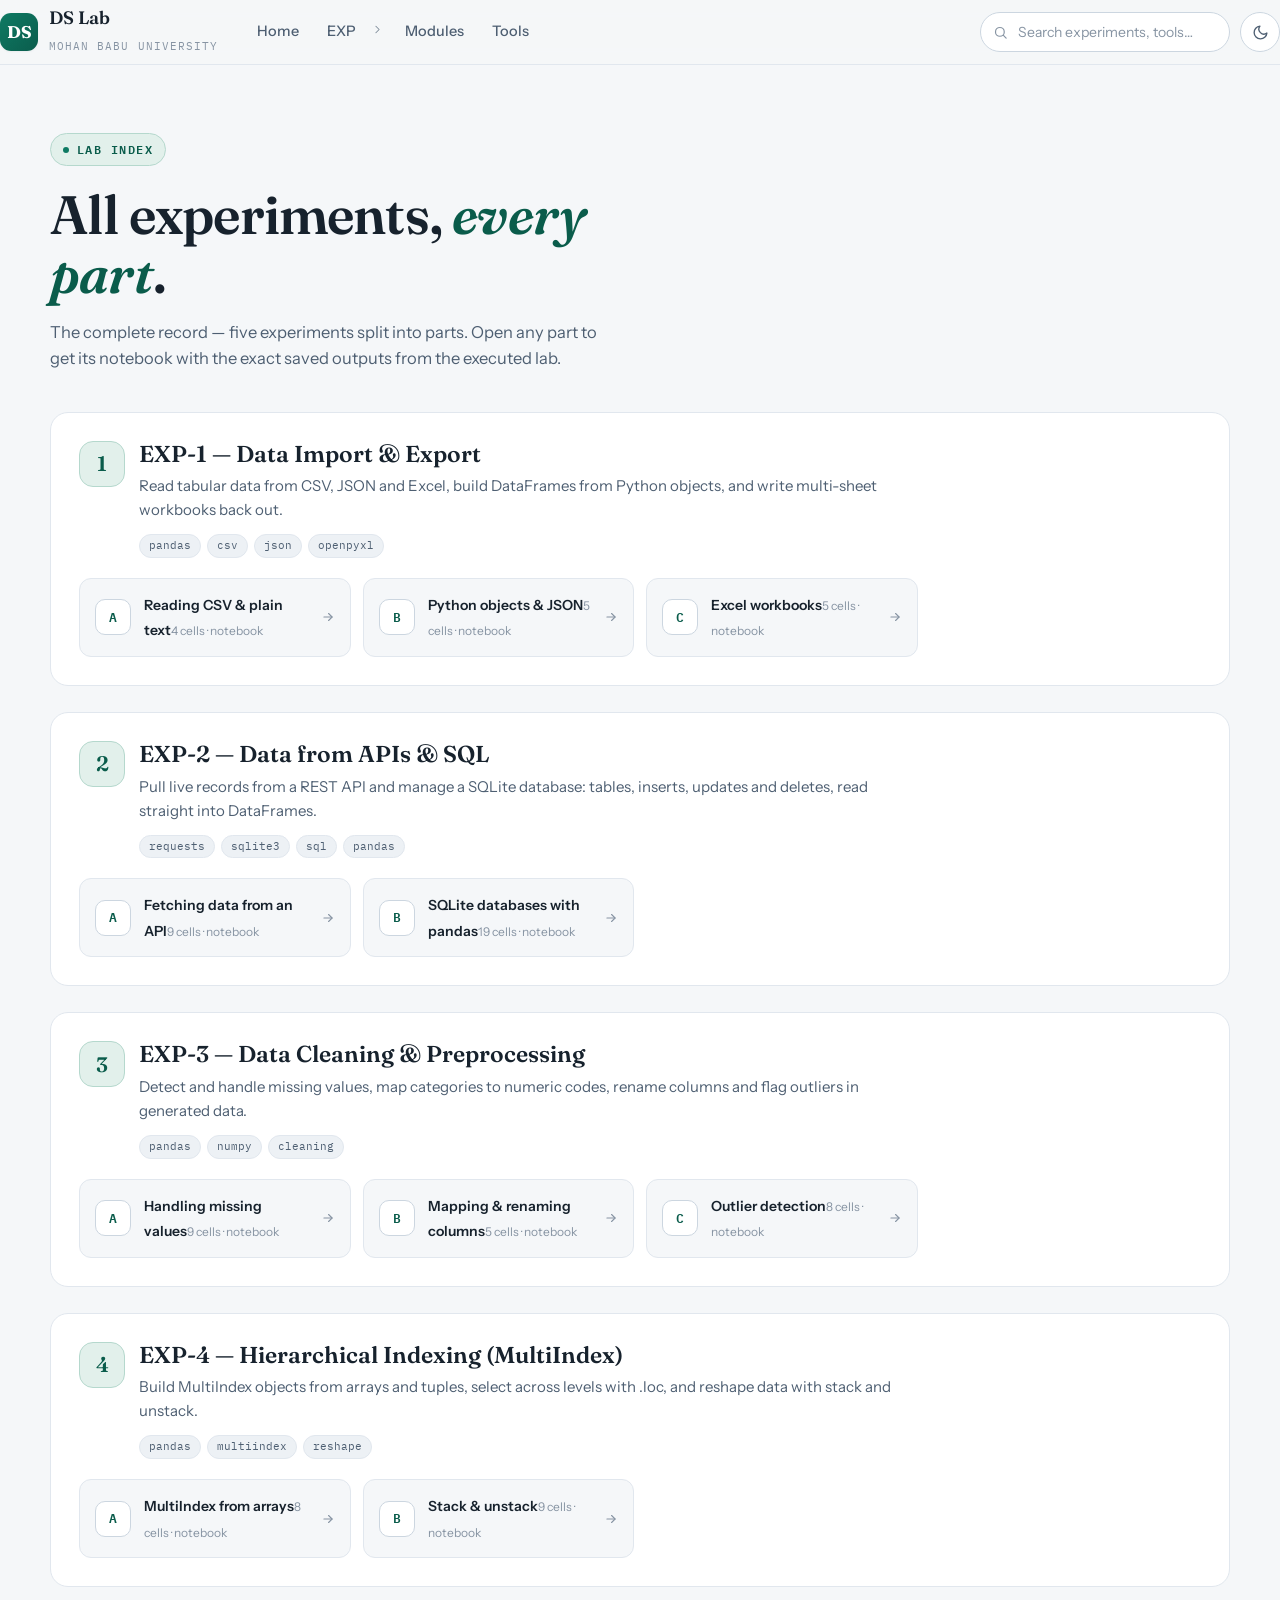
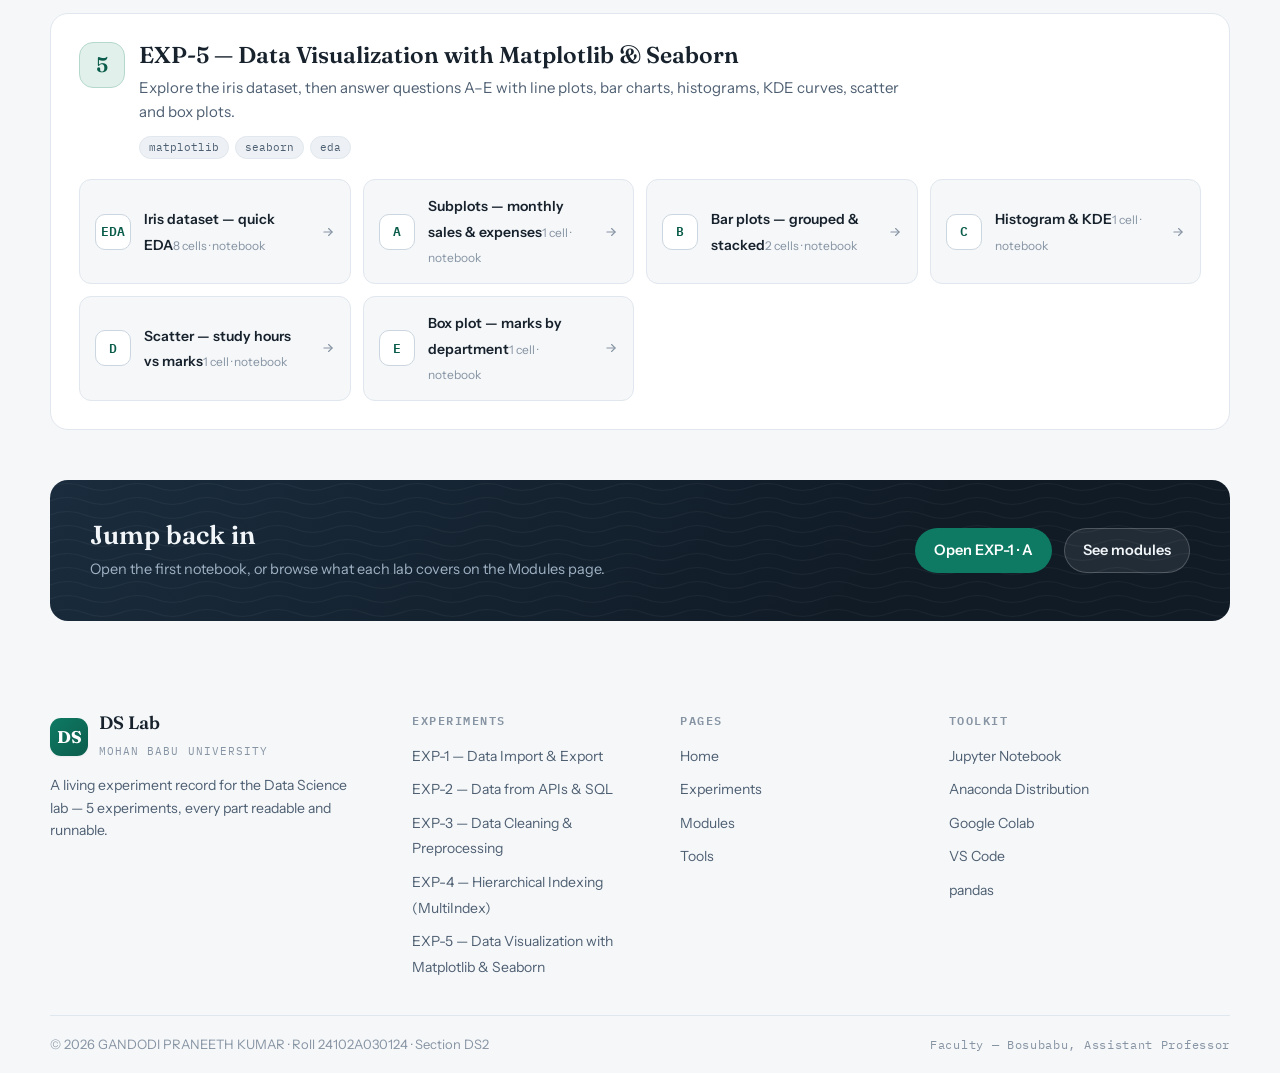
==== experiments.html @ 36df17ef "DS Lab website: initial build (5 pages, notebook engine, saved outputs, PDFs)" ====
<!DOCTYPE html>
<html lang="en">
<head>
  <meta charset="UTF-8" />
  <meta name="viewport" content="width=device-width, initial-scale=1.0" />
  <title>Experiments — DS Lab</title>
  <meta name="description" content="The full Data Science lab index — every experiment and every part, openable as a runnable notebook." />
  <link rel="icon" href="data:image/svg+xml,%3Csvg xmlns='http://www.w3.org/2000/svg' viewBox='0 0 32 32'%3E%3Crect width='32' height='32' rx='8' fill='%230e7a63'/%3E%3Ctext x='16' y='22' font-family='Georgia,serif' font-size='15' font-weight='700' fill='white' text-anchor='middle'%3EDS%3C/text%3E%3C/svg%3E" />
  <link rel="stylesheet" href="css/tokens.css" />
  <link rel="stylesheet" href="css/site.css" />
</head>
<body>
  <header id="site-nav"></header>

  <main>
    <section class="hero">
      <div class="wrap">
        <span class="hero__eyebrow">Lab index</span>
        <h1 class="hero__title">All experiments, <em>every part</em>.</h1>
        <p class="hero__desc">The complete record — five experiments split into parts. Open any part to get its notebook with the exact saved outputs from the executed lab.</p>
      </div>
    </section>

    <section class="section" style="padding-top:10px">
      <div class="wrap">
        <div id="exp-blocks"></div>

        <div class="cta">
          <div>
            <h2 class="cta__title">Jump back in</h2>
            <p class="cta__sub">Open the first notebook, or browse what each lab covers on the Modules page.</p>
          </div>
          <div class="cta__actions">
            <a class="btn btn--primary" href="lab.html?exp=1&part=a">Open EXP-1 · A</a>
            <a class="btn btn--ghost" style="background:rgba(255,255,255,0.08);border-color:rgba(255,255,255,0.2);color:var(--card-ink)" href="modules.html">See modules</a>
          </div>
        </div>
      </div>
    </section>
  </main>

  <footer id="site-foot"></footer>
  <div class="toast" id="toast" role="status"></div>

  <script src="data/labs.js"></script>
  <script src="js/site.js"></script>
  <script src="js/experiments.js"></script>
</body>
</html>
---- css/tokens.css ----
/* ============================================================
   DS Lab — design tokens
   Light academic paper theme + dark companion.
   ============================================================ */

:root {
  /* type */
  --font-display: "Fraunces", Georgia, "Times New Roman", serif;
  --font-body: "Instrument Sans", "Segoe UI", system-ui, -apple-system, sans-serif;
  --font-mono: "IBM Plex Mono", ui-monospace, "Cascadia Code", Consolas, monospace;

  /* surfaces — cool paper, not cream */
  --paper: #f5f7f9;
  --surface: #ffffff;
  --surface-2: #edf1f5;
  --surface-3: #e4eaf0;

  /* ink */
  --ink: #17222d;
  --ink-2: #4e5f72;
  --ink-3: #8794a3;

  /* lines */
  --line: #e1e7ee;
  --line-strong: #ccd6e0;

  /* accent — lab teal */
  --accent: #0e7a63;
  --accent-ink: #0a5c4b;
  --accent-soft: #e2f0eb;
  --accent-line: #b5d8cd;

  /* status */
  --danger: #b3372f;
  --danger-soft: #f9eae8;
  --danger-line: #e7c2be;

  /* id card */
  --card-bg: #101b26;
  --card-bg-2: #1a2c3d;
  --card-ink: #f2f6f9;
  --card-ink-2: #9fb2c4;

  /* code (light) */
  --code-bg: #fbfcfe;
  --code-ink: #24313f;
  --code-kw: #7c3aed;
  --code-st: #0e7490;
  --code-nu: #b45309;
  --code-cm: #94a1b0;
  --code-fn: #0f5aa8;
  --code-de: #b45309;
  --out-bg: #ffffff;

  /* geometry */
  --r-s: 8px;
  --r-m: 12px;
  --r-l: 18px;

  /* elevation */
  --sh-s: 0 1px 2px rgba(23, 34, 45, 0.05);
  --sh-m: 0 2px 6px rgba(23, 34, 45, 0.06), 0 12px 32px -18px rgba(23, 34, 45, 0.18);
  --sh-l: 0 4px 12px rgba(23, 34, 45, 0.08), 0 32px 64px -32px rgba(23, 34, 45, 0.28);
  --ring: 0 0 0 3px rgba(14, 122, 99, 0.28);

  /* layout */
  --nav-h: 64px;
  --wrap: 1180px;

  color-scheme: light;
}

[data-theme="dark"] {
  --paper: #0c1218;
  --surface: #121a23;
  --surface-2: #1a2531;
  --surface-3: #223040;

  --ink: #e7edf4;
  --ink-2: #a3b2c4;
  --ink-3: #6d7d90;

  --line: #223041;
  --line-strong: #334559;

  --accent: #38c39e;
  --accent-ink: #5cd4b4;
  --accent-soft: #12332c;
  --accent-line: #1f4d41;

  --danger: #e5766c;
  --danger-soft: #341e1c;
  --danger-line: #5c312c;

  --card-bg: #16202c;
  --card-bg-2: #1c2b3a;
  --card-ink: #f2f6f9;
  --card-ink-2: #9fb2c4;

  --code-bg: #0e151d;
  --code-ink: #d7e0ea;
  --code-kw: #c398f0;
  --code-st: #6fcab8;
  --code-nu: #e0aa62;
  --code-cm: #5d6f82;
  --code-fn: #82aaff;
  --code-de: #e0aa62;
  --out-bg: #0e151d;

  --sh-s: 0 1px 2px rgba(0, 0, 0, 0.4);
  --sh-m: 0 2px 6px rgba(0, 0, 0, 0.45), 0 12px 32px -18px rgba(0, 0, 0, 0.55);
  --sh-l: 0 4px 12px rgba(0, 0, 0, 0.5), 0 32px 64px -32px rgba(0, 0, 0, 0.7);
  --ring: 0 0 0 3px rgba(56, 195, 158, 0.3);

  color-scheme: dark;
}
---- css/site.css ----
/* ============================================================
   DS Lab — site styles
   Light academic paper theme · lab-teal accent · Fraunces display
   ============================================================ */
@import url("https://fonts.googleapis.com/css2?family=Fraunces:opsz,wght@9..144,500;9..144,600;9..144,700&family=Instrument+Sans:wght@400;500;600;700&family=IBM+Plex+Mono:wght@400;500;600&display=swap");

/* ---------- base ---------- */
*,
*::before,
*::after {
  box-sizing: border-box;
}

html {
  -webkit-text-size-adjust: 100%;
  scroll-behavior: smooth;
}

body {
  margin: 0;
  font-family: var(--font-body);
  font-size: 16px;
  line-height: 1.6;
  color: var(--ink);
  background: var(--paper);
  min-height: 100vh;
  display: flex;
  flex-direction: column;
}

main {
  flex: 1;
}

h1, h2, h3, h4, p {
  margin: 0;
}

a {
  color: var(--accent-ink);
  text-decoration: none;
}

img {
  max-width: 100%;
  display: block;
}

button {
  font: inherit;
  color: inherit;
  background: none;
  border: none;
  padding: 0;
  cursor: pointer;
}

:focus-visible {
  outline: none;
  box-shadow: var(--ring);
  border-radius: var(--r-s);
}

::selection {
  background: var(--accent-soft);
  color: var(--accent-ink);
}

.wrap {
  width: min(var(--wrap), calc(100% - 48px));
  margin: 0 auto;
}

.mono {
  font-family: var(--font-mono);
}

.eyebrow {
  font-family: var(--font-mono);
  font-size: 12px;
  font-weight: 600;
  letter-spacing: 0.12em;
  text-transform: uppercase;
  color: var(--accent-ink);
}

.kbd {
  font-family: var(--font-mono);
  font-size: 11px;
  color: var(--ink-2);
  background: var(--surface);
  border: 1px solid var(--line-strong);
  border-bottom-width: 2px;
  border-radius: 6px;
  padding: 1px 7px;
}

/* ---------- buttons ---------- */
.btn {
  display: inline-flex;
  align-items: center;
  gap: 8px;
  font-size: 14.5px;
  font-weight: 600;
  padding: 10px 18px;
  border-radius: 999px;
  border: 1px solid transparent;
  transition: background 0.15s ease, border-color 0.15s ease, transform 0.15s ease;
  white-space: nowrap;
}

.btn:active {
  transform: translateY(1px);
}

.btn--primary {
  background: var(--accent);
  color: #fff;
}

.btn--primary:hover {
  background: var(--accent-ink);
}

.btn--ghost {
  border-color: var(--line-strong);
  color: var(--ink);
  background: var(--surface);
}

.btn--ghost:hover {
  border-color: var(--accent-line);
  background: var(--accent-soft);
  color: var(--accent-ink);
}

.btn svg {
  width: 15px;
  height: 15px;
  flex: none;
}

/* ---------- nav ---------- */
.nav {
  position: sticky;
  top: 0;
  z-index: 60;
  background: color-mix(in srgb, var(--paper) 86%, transparent);
  -webkit-backdrop-filter: blur(10px);
  backdrop-filter: blur(10px);
  border-bottom: 1px solid var(--line);
}

.nav__inner {
  height: var(--nav-h);
  display: flex;
  align-items: center;
  gap: 20px;
}

.brand {
  display: flex;
  align-items: center;
  gap: 11px;
  margin-right: 6px;
}

.brand__mark {
  width: 38px;
  height: 38px;
  flex: none;
  display: grid;
  place-items: center;
  border-radius: 11px;
  background: linear-gradient(135deg, var(--accent) 0%, #0b5d4d 100%);
  color: #fff;
  font-family: var(--font-display);
  font-size: 17px;
  font-weight: 700;
  box-shadow: var(--sh-s);
}

.brand__name {
  font-family: var(--font-display);
  font-size: 18px;
  font-weight: 600;
  color: var(--ink);
  line-height: 1.1;
}

.brand__sub {
  font-family: var(--font-mono);
  font-size: 10.5px;
  letter-spacing: 0.1em;
  text-transform: uppercase;
  color: var(--ink-3);
}

.nav__links {
  display: flex;
  align-items: center;
  gap: 2px;
}

.nav__link {
  display: inline-flex;
  align-items: center;
  gap: 7px;
  padding: 8px 13px;
  border-radius: 999px;
  font-size: 14.5px;
  font-weight: 500;
  color: var(--ink-2);
  transition: color 0.15s ease, background 0.15s ease;
}

.nav__link:hover {
  color: var(--ink);
  background: var(--surface-2);
}

.nav__link--active {
  color: var(--accent-ink);
  background: var(--accent-soft);
  font-weight: 600;
}

.nav__link svg {
  width: 13px;
  height: 13px;
  opacity: 0.7;
}

.nav__right {
  margin-left: auto;
  display: flex;
  align-items: center;
  gap: 10px;
}

.searchbox {
  position: relative;
  display: flex;
  align-items: center;
  gap: 8px;
  width: 250px;
  height: 40px;
  padding: 0 12px;
  background: var(--surface);
  border: 1px solid var(--line-strong);
  border-radius: 999px;
  transition: border-color 0.15s ease, box-shadow 0.15s ease, width 0.2s ease;
}

.searchbox:focus-within {
  width: 300px;
  border-color: var(--accent-line);
  box-shadow: var(--ring);
}

.searchbox svg {
  width: 15px;
  height: 15px;
  color: var(--ink-3);
  flex: none;
}

.searchbox__input {
  flex: 1;
  min-width: 0;
  border: none;
  outline: none;
  background: transparent;
  font: inherit;
  font-size: 14px;
  color: var(--ink);
}

.searchbox__input::placeholder {
  color: var(--ink-3);
}

.iconbtn {
  width: 40px;
  height: 40px;
  flex: none;
  display: flex;
  align-items: center;
  justify-content: center;
  border-radius: 999px;
  border: 1px solid var(--line-strong);
  background: var(--surface);
  color: var(--ink-2);
  transition: color 0.15s ease, border-color 0.15s ease;
}

.iconbtn:hover {
  color: var(--accent-ink);
  border-color: var(--accent-line);
}

.iconbtn svg {
  width: 17px;
  height: 17px;
}

.iconbtn--search,
.iconbtn--menuburger {
  display: none;
}

body[data-theme="dark"] .iconbtn--moon {
  display: none;
}

body:not([data-theme="dark"]) .iconbtn--sun {
  display: none;
}

/* nav exp dropdown */
.expmenu {
  position: absolute;
  top: calc(100% + 10px);
  left: 0;
  width: 380px;
  background: var(--surface);
  border: 1px solid var(--line);
  border-radius: var(--r-m);
  box-shadow: var(--sh-l);
  padding: 8px;
  display: none;
  z-index: 70;
}

.expmenu--open {
  display: block;
}

.expmenu__item {
  display: flex;
  align-items: flex-start;
  gap: 11px;
  width: 100%;
  text-align: left;
  padding: 10px 11px;
  border-radius: var(--r-s);
  transition: background 0.12s ease;
}

.expmenu__item:hover {
  background: var(--surface-2);
}

.expmenu__code {
  flex: none;
  margin-top: 2px;
}

.expmenu__title {
  font-size: 14px;
  font-weight: 600;
  color: var(--ink);
  line-height: 1.3;
}

.expmenu__meta {
  font-size: 12.5px;
  color: var(--ink-3);
  margin-top: 2px;
}

.expcode {
  font-family: var(--font-mono);
  font-size: 11.5px;
  font-weight: 600;
  color: var(--accent-ink);
  background: var(--accent-soft);
  border: 1px solid var(--accent-line);
  border-radius: 6px;
  padding: 2px 7px;
  white-space: nowrap;
}

/* search results popover */
.searchpop {
  position: absolute;
  top: calc(100% + 8px);
  right: 0;
  left: auto;
  width: min(440px, calc(100vw - 40px));
  max-height: 420px;
  overflow: auto;
  background: var(--surface);
  border: 1px solid var(--line);
  border-radius: var(--r-m);
  box-shadow: var(--sh-l);
  padding: 6px;
  display: none;
  z-index: 70;
}

.searchpop--open {
  display: block;
}

.searchpop__item {
  display: flex;
  align-items: flex-start;
  gap: 10px;
  width: 100%;
  text-align: left;
  padding: 9px 10px;
  border-radius: var(--r-s);
}

.searchpop__item:hover,
.searchpop__item--on {
  background: var(--accent-soft);
}

.searchpop__kind {
  flex: none;
  margin-top: 2px;
  font-family: var(--font-mono);
  font-size: 10px;
  font-weight: 600;
  letter-spacing: 0.08em;
  text-transform: uppercase;
  color: var(--ink-3);
  background: var(--surface-3);
  border-radius: 5px;
  padding: 2px 6px;
  min-width: 40px;
  text-align: center;
}

.searchpop__t {
  display: block;
  font-size: 13.5px;
  font-weight: 600;
  color: var(--ink);
  line-height: 1.3;
}

.searchpop__s {
  display: block;
  font-size: 12.5px;
  color: var(--ink-3);
  margin-top: 1px;
}

.searchpop__t mark,
.searchpop__s mark {
  background: none;
  color: var(--accent-ink);
  text-decoration: underline;
  text-underline-offset: 2px;
}

.searchpop__empty {
  padding: 18px 12px;
  text-align: center;
  font-size: 13.5px;
  color: var(--ink-3);
}

.msearch {
  display: none;
  border-bottom: 1px solid var(--line);
  background: var(--surface);
}

.msearch--open {
  display: block;
}

.msearch .searchbox {
  width: calc(100% - 32px);
  margin: 10px 16px;
}

/* mobile menu */
.mmenu {
  display: none;
  border-bottom: 1px solid var(--line);
  background: var(--surface);
  padding: 8px 16px 14px;
}

.mmenu--open {
  display: block;
}

.mmenu a {
  display: block;
  padding: 10px 4px;
  font-size: 15px;
  font-weight: 500;
  color: var(--ink);
  border-bottom: 1px solid var(--line);
}

.mmenu a:last-child {
  border-bottom: none;
}

/* ---------- page hero ---------- */
.hero {
  padding: 68px 0 30px;
}

.hero__eyebrow {
  display: inline-flex;
  align-items: center;
  gap: 8px;
  font-family: var(--font-mono);
  font-size: 12px;
  font-weight: 600;
  letter-spacing: 0.12em;
  text-transform: uppercase;
  color: var(--accent-ink);
  background: var(--accent-soft);
  border: 1px solid var(--accent-line);
  padding: 6px 12px;
  border-radius: 999px;
}

.hero__eyebrow::before {
  content: "";
  width: 6px;
  height: 6px;
  border-radius: 50%;
  background: var(--accent);
}

.hero__title {
  font-family: var(--font-display);
  font-size: clamp(34px, 5vw, 54px);
  line-height: 1.08;
  font-weight: 600;
  letter-spacing: -0.015em;
  margin-top: 20px;
  max-width: 620px;
}

.hero__title em {
  font-style: italic;
  color: var(--accent-ink);
}

.hero__desc {
  margin-top: 16px;
  max-width: 560px;
  font-size: 16.5px;
  color: var(--ink-2);
}

/* home hero layout */
.homehero {
  padding: 60px 0 26px;
}

.homehero__grid {
  display: grid;
  grid-template-columns: minmax(0, 1fr) 390px;
  gap: 56px;
  align-items: center;
}

.homehero__stats {
  display: flex;
  gap: 0;
  margin-top: 34px;
  border: 1px solid var(--line);
  border-radius: var(--r-m);
  background: var(--surface);
  box-shadow: var(--sh-s);
  overflow: hidden;
  max-width: 560px;
}

.stat {
  flex: 1;
  padding: 14px 18px;
}

.stat + .stat {
  border-left: 1px solid var(--line);
}

.stat__num {
  font-family: var(--font-mono);
  font-size: 24px;
  font-weight: 600;
  color: var(--ink);
}

.stat__label {
  font-size: 12px;
  color: var(--ink-3);
  margin-top: 1px;
}

/* ---------- sections ---------- */
.section {
  padding: 44px 0;
}

.section__head {
  display: flex;
  align-items: flex-end;
  justify-content: space-between;
  gap: 20px;
  margin-bottom: 26px;
}

.section__title {
  font-family: var(--font-display);
  font-size: clamp(24px, 3vw, 32px);
  font-weight: 600;
  letter-spacing: -0.01em;
  line-height: 1.15;
}

.section__sub {
  margin-top: 8px;
  color: var(--ink-2);
  font-size: 15.5px;
  max-width: 640px;
}

.section__link {
  flex: none;
  display: inline-flex;
  align-items: center;
  gap: 6px;
  font-size: 14px;
  font-weight: 600;
  color: var(--accent-ink);
}

.section__link svg {
  width: 14px;
  height: 14px;
  transition: transform 0.15s ease;
}

.section__link:hover svg {
  transform: translateX(3px);
}

/* ---------- ID card (signature) ---------- */
.idcard {
  position: relative;
  background: linear-gradient(150deg, var(--card-bg-2) 0%, var(--card-bg) 62%);
  color: var(--card-ink);
  border-radius: 22px;
  padding: 24px 26px 20px;
  box-shadow: var(--sh-l);
  overflow: hidden;
  max-width: 400px;
}

.idcard::before {
  /* guilloche-style wave texture */
  content: "";
  position: absolute;
  inset: 0;
  background-image: url("data:image/svg+xml,%3Csvg xmlns='http://www.w3.org/2000/svg' width='140' height='14' viewBox='0 0 140 14'%3E%3Cpath d='M0 7 Q 17.5 0 35 7 T 70 7 T 105 7 T 140 7' fill='none' stroke='%23ffffff' stroke-opacity='0.05' stroke-width='1.1'/%3E%3C/svg%3E");
  background-size: 140px 14px;
  pointer-events: none;
}

.idcard::after {
  /* punch slot like a physical badge */
  content: "";
  position: absolute;
  top: 14px;
  right: 26px;
  width: 44px;
  height: 7px;
  border-radius: 999px;
  background: rgba(0, 0, 0, 0.45);
  box-shadow: inset 0 1px 2px rgba(0, 0, 0, 0.6);
}

.idcard__uni {
  position: relative;
  font-family: var(--font-mono);
  font-size: 10.5px;
  font-weight: 600;
  letter-spacing: 0.16em;
  text-transform: uppercase;
  color: var(--card-ink-2);
}

.idcard__head {
  position: relative;
  display: flex;
  align-items: center;
  gap: 16px;
  margin-top: 16px;
}

.idcard__photoWrap {
  position: relative;
  width: 84px;
  height: 96px;
  flex: none;
  border-radius: 12px;
  background: linear-gradient(165deg, #22374c 0%, #16273a 100%);
  border: 1px solid rgba(255, 255, 255, 0.14);
  display: grid;
  place-items: center;
  overflow: hidden;
}

.idcard__photo {
  width: 58%;
  height: 58%;
  border-radius: 50%;
  display: grid;
  place-items: center;
  background: linear-gradient(140deg, #2e7d6a 0%, #1c5848 100%);
  color: #eafff7;
  font-family: var(--font-display);
  font-size: 21px;
  font-weight: 600;
  letter-spacing: 0.02em;
}

.idcard__uname {
  font-family: var(--font-display);
  font-size: 21.5px;
  font-weight: 600;
  line-height: 1.2;
  letter-spacing: 0.005em;
}

.idcard__uroll {
  display: inline-block;
  margin-top: 7px;
  font-family: var(--font-mono);
  font-size: 12.5px;
  letter-spacing: 0.1em;
  color: #cfe0d9;
  background: rgba(56, 195, 158, 0.12);
  border: 1px solid rgba(56, 195, 158, 0.35);
  border-radius: 7px;
  padding: 3px 9px;
}

.idcard__rows {
  position: relative;
  margin-top: 18px;
  display: grid;
  grid-template-columns: 1fr 1fr;
  gap: 11px 18px;
}

.idcard__row {
  min-width: 0;
}

.idcard__k {
  font-family: var(--font-mono);
  font-size: 10px;
  font-weight: 600;
  letter-spacing: 0.14em;
  text-transform: uppercase;
  color: var(--card-ink-2);
}

.idcard__v {
  font-size: 13.5px;
  font-weight: 600;
  color: var(--card-ink);
  margin-top: 2px;
  overflow: hidden;
  text-overflow: ellipsis;
  white-space: nowrap;
}

.idcard__social {
  position: relative;
  display: flex;
  gap: 9px;
  margin-top: 20px;
  padding-top: 16px;
  border-top: 1px solid rgba(255, 255, 255, 0.12);
}

.socialbtn {
  width: 34px;
  height: 34px;
  display: grid;
  place-items: center;
  border-radius: 9px;
  background: rgba(255, 255, 255, 0.07);
  border: 1px solid rgba(255, 255, 255, 0.14);
  color: var(--card-ink-2);
  transition: background 0.15s ease, color 0.15s ease, transform 0.15s ease;
}

.socialbtn:hover {
  background: rgba(56, 195, 158, 0.2);
  color: #d9fff2;
  transform: translateY(-2px);
}

.socialbtn svg {
  width: 16px;
  height: 16px;
}

.idcard__foot {
  position: relative;
  display: flex;
  justify-content: space-between;
  align-items: center;
  margin-top: 16px;
  font-family: var(--font-mono);
  font-size: 10.5px;
  letter-spacing: 0.1em;
  text-transform: uppercase;
  color: rgba(255, 255, 255, 0.38);
}

.idcard__sig {
  font-style: italic;
  font-family: var(--font-display);
  font-size: 15px;
  color: rgba(255, 255, 255, 0.55);
  text-transform: none;
  letter-spacing: 0;
}

/* ---------- experiment cards ---------- */
.expgrid {
  display: grid;
  grid-template-columns: repeat(3, minmax(0, 1fr));
  gap: 22px;
}

.expcard {
  display: flex;
  flex-direction: column;
  background: var(--surface);
  border: 1px solid var(--line);
  border-radius: var(--r-l);
  padding: 22px;
  transition: transform 0.18s ease, box-shadow 0.18s ease, border-color 0.18s ease;
}

.expcard:hover {
  transform: translateY(-3px);
  border-color: var(--accent-line);
  box-shadow: var(--sh-m);
}

.expcard__top {
  display: flex;
  align-items: center;
  gap: 10px;
}

.expcard__theta {
  margin-left: auto;
  font-family: var(--font-display);
  font-size: 30px;
  font-weight: 600;
  line-height: 1;
  color: var(--surface-3);
  font-style: italic;
  transition: color 0.18s ease;
}

.expcard:hover .expcard__theta {
  color: var(--accent-line);
}

.expcard__title {
  margin-top: 14px;
  font-family: var(--font-display);
  font-size: 20.5px;
  font-weight: 600;
  line-height: 1.25;
  letter-spacing: -0.005em;
}

.expcard__summary {
  margin-top: 8px;
  font-size: 14.5px;
  color: var(--ink-2);
  flex: 1;
}

.expcard__tags {
  display: flex;
  flex-wrap: wrap;
  gap: 6px;
  margin-top: 14px;
}

.tag {
  font-family: var(--font-mono);
  font-size: 11px;
  color: var(--ink-2);
  background: var(--surface-2);
  border: 1px solid var(--line);
  border-radius: 999px;
  padding: 2px 9px;
}

.expcard__parts {
  display: flex;
  flex-wrap: wrap;
  gap: 8px;
  margin-top: 18px;
  padding-top: 16px;
  border-top: 1px solid var(--line);
}

.partbtn {
  width: 34px;
  height: 34px;
  display: grid;
  place-items: center;
  border-radius: 10px;
  border: 1px solid var(--line-strong);
  background: var(--surface);
  font-family: var(--font-mono);
  font-size: 12.5px;
  font-weight: 600;
  color: var(--ink-2);
  transition: all 0.15s ease;
}

.partbtn:hover {
  background: var(--accent-soft);
  border-color: var(--accent-line);
  color: var(--accent-ink);
  transform: translateY(-1px);
}

.expcard__partlabel {
  align-self: center;
  margin-left: auto;
  font-size: 12.5px;
  color: var(--ink-3);
}

/* ---------- experiment blocks (experiments page) ---------- */
.expblock {
  background: var(--surface);
  border: 1px solid var(--line);
  border-radius: var(--r-l);
  padding: 28px;
  margin-bottom: 26px;
  scroll-margin-top: calc(var(--nav-h) + 20px);
}

.expblock__head {
  display: flex;
  align-items: flex-start;
  gap: 14px;
}

.expblock__num {
  flex: none;
  width: 46px;
  height: 46px;
  display: grid;
  place-items: center;
  border-radius: 14px;
  background: var(--accent-soft);
  border: 1px solid var(--accent-line);
  font-family: var(--font-display);
  font-size: 21px;
  font-weight: 600;
  color: var(--accent-ink);
}

.expblock__title {
  font-family: var(--font-display);
  font-size: 23px;
  font-weight: 600;
  line-height: 1.2;
}

.expblock__summary {
  margin-top: 6px;
  color: var(--ink-2);
  font-size: 15px;
  max-width: 760px;
}

.expblock__tags {
  display: flex;
  flex-wrap: wrap;
  gap: 6px;
  margin-top: 12px;
}

.parts {
  display: grid;
  grid-template-columns: repeat(auto-fill, minmax(230px, 1fr));
  gap: 12px;
  margin-top: 20px;
}

.partrow {
  display: flex;
  align-items: center;
  gap: 13px;
  padding: 13px 15px;
  background: var(--paper);
  border: 1px solid var(--line);
  border-radius: var(--r-m);
  transition: all 0.15s ease;
}

.partrow:hover {
  border-color: var(--accent-line);
  background: var(--accent-soft);
  transform: translateY(-1px);
}

.partrow__badge {
  flex: none;
  width: 36px;
  height: 36px;
  display: grid;
  place-items: center;
  border-radius: 10px;
  background: var(--surface);
  border: 1px solid var(--line-strong);
  font-family: var(--font-mono);
  font-size: 13px;
  font-weight: 600;
  color: var(--accent-ink);
}

.partrow__body {
  min-width: 0;
  flex: 1;
}

.partrow__title {
  font-size: 14px;
  font-weight: 600;
  color: var(--ink);
  line-height: 1.3;
}

.partrow__meta {
  font-size: 12px;
  color: var(--ink-3);
  margin-top: 1px;
}

.partrow__arrow {
  flex: none;
  width: 14px;
  height: 14px;
  color: var(--ink-3);
  transition: transform 0.15s ease, color 0.15s ease;
}

.partrow:hover .partrow__arrow {
  color: var(--accent-ink);
  transform: translateX(3px);
}

/* ---------- lab page ---------- */
.crumb {
  display: flex;
  align-items: center;
  gap: 8px;
  font-size: 13.5px;
  color: var(--ink-3);
  margin-bottom: 18px;
}

.crumb a {
  color: var(--ink-2);
}

.crumb a:hover {
  color: var(--accent-ink);
}

.crumb svg {
  width: 12px;
  height: 12px;
}

.labgrid {
  display: grid;
  grid-template-columns: 250px minmax(0, 1fr);
  gap: 34px;
  align-items: start;
}

.labnav {
  position: sticky;
  top: calc(var(--nav-h) + 22px);
}

.labnav__title {
  font-family: var(--font-mono);
  font-size: 11px;
  font-weight: 600;
  letter-spacing: 0.14em;
  text-transform: uppercase;
  color: var(--ink-3);
  margin-bottom: 10px;
}

.labnav__list {
  display: flex;
  flex-direction: column;
  gap: 6px;
}

.labnav__btn {
  display: flex;
  align-items: center;
  gap: 11px;
  width: 100%;
  text-align: left;
  padding: 10px 12px;
  border-radius: var(--r-s);
  border: 1px solid transparent;
  color: var(--ink-2);
  transition: all 0.13s ease;
}

.labnav__btn:hover {
  background: var(--surface-2);
  color: var(--ink);
}

.labnav__btn--on {
  background: var(--surface);
  border-color: var(--accent-line);
  box-shadow: var(--sh-s);
  color: var(--accent-ink);
  font-weight: 600;
}

.labnav__badge {
  flex: none;
  width: 27px;
  height: 27px;
  display: grid;
  place-items: center;
  border-radius: 8px;
  background: var(--surface-2);
  border: 1px solid var(--line);
  font-family: var(--font-mono);
  font-size: 11.5px;
  font-weight: 600;
}

.labnav__btn--on .labnav__badge {
  background: var(--accent-soft);
  border-color: var(--accent-line);
}

.labnav__t {
  font-size: 13.5px;
  font-weight: 500;
  line-height: 1.3;
  min-width: 0;
}

.labnav__labelonly {
  font-size: 12.5px;
  color: var(--ink-3);
  padding: 8px 12px 2px;
}

.labhead__title {
  font-family: var(--font-display);
  font-size: clamp(26px, 3.6vw, 38px);
  font-weight: 600;
  line-height: 1.12;
  letter-spacing: -0.012em;
  margin-top: 10px;
}

.labhead__desc {
  margin-top: 10px;
  color: var(--ink-2);
  font-size: 15.5px;
  max-width: 660px;
}

.labhead__meta {
  display: flex;
  flex-wrap: wrap;
  gap: 8px;
  margin-top: 16px;
}

/* notebook */
.nb {
  margin-top: 26px;
  background: var(--surface);
  border: 1px solid var(--line);
  border-radius: var(--r-l);
  box-shadow: var(--sh-m);
  overflow: hidden;
}

.nb__bar {
  display: flex;
  align-items: center;
  gap: 12px;
  flex-wrap: wrap;
  padding: 14px 20px;
  background: var(--paper);
  border-bottom: 1px solid var(--line);
}

.nb__title {
  display: flex;
  align-items: center;
  gap: 9px;
  font-family: var(--font-mono);
  font-size: 13px;
  font-weight: 600;
  color: var(--ink-2);
}

.nb__dot {
  width: 9px;
  height: 9px;
  border-radius: 50%;
  background: var(--accent);
}

.nb__actions {
  margin-left: auto;
  display: flex;
  gap: 8px;
}

.nb__body {
  padding: 10px 0 26px;
}

.cell {
  display: grid;
  grid-template-columns: 86px minmax(0, 1fr);
}

.cell + .cell {
  border-top: 1px solid var(--line);
}

.cell__gutter {
  padding: 14px 0 0 16px;
}

.cell__prompt {
  display: inline-block;
  font-family: var(--font-mono);
  font-size: 11.5px;
  color: var(--ink-3);
  background: var(--surface-2);
  border-radius: 5px;
  padding: 2px 7px;
}

.cell__body {
  min-width: 0;
  padding: 12px 22px 14px 0;
}

.cell__srcWrap {
  position: relative;
  border: 1px solid var(--line);
  border-radius: var(--r-s);
  background: var(--code-bg);
  overflow: hidden;
}

.cell__srcWrap:focus-within {
  border-color: var(--accent-line);
  box-shadow: var(--ring);
}

.cell__src {
  position: relative;
}

.cell__pre,
.cell__edit {
  margin: 0;
  padding: 14px 16px;
  font-family: var(--font-mono);
  font-size: 13px;
  line-height: 1.6;
  tab-size: 4;
  white-space: pre;
  overflow: auto;
}

.cell__pre {
  color: var(--code-ink);
  min-height: 100%;
}

.cell__edit {
  position: absolute;
  inset: 0;
  width: 100%;
  height: 100%;
  border: none;
  outline: none;
  resize: none;
  background: transparent;
  color: transparent;
  caret-color: var(--ink);
  -webkit-text-fill-color: transparent;
}

.cell__pre::-webkit-scrollbar,
.cell__edit::-webkit-scrollbar {
  height: 8px;
  width: 8px;
}

.cell__pre::-webkit-scrollbar-thumb,
.cell__edit::-webkit-scrollbar-thumb {
  background: var(--line-strong);
  border-radius: 8px;
}

/* syntax */
.tok-k { color: var(--code-kw); }
.tok-s { color: var(--code-st); }
.tok-n { color: var(--code-nu); }
.tok-c { color: var(--code-cm); font-style: italic; }
.tok-f { color: var(--code-fn); }
.tok-o { color: var(--code-kw); }

/* run row under each cell */
.cell__runrow {
  display: flex;
  align-items: center;
  gap: 10px;
  margin-top: 8px;
}

.cell__run {
  display: inline-flex;
  align-items: center;
  gap: 6px;
  font-family: var(--font-mono);
  font-size: 11.5px;
  font-weight: 600;
  color: var(--accent-ink);
  background: var(--accent-soft);
  border: 1px solid var(--accent-line);
  border-radius: 999px;
  padding: 4px 12px;
  transition: all 0.15s ease;
}

.cell__run:hover {
  background: var(--accent);
  color: #fff;
}

.cell__run svg {
  width: 11px;
  height: 11px;
}

.cell__hint {
  font-family: var(--font-mono);
  font-size: 10.5px;
  color: var(--ink-3);
}

/* outputs */
.cell__out {
  margin-top: 10px;
  display: flex;
  flex-direction: column;
  gap: 10px;
}

.cellout {
  border: 1px solid var(--line);
  border-radius: var(--r-s);
  background: var(--out-bg);
  overflow: hidden;
}

.cellout__tag {
  display: flex;
  align-items: center;
  gap: 7px;
  font-family: var(--font-mono);
  font-size: 10.5px;
  font-weight: 600;
  letter-spacing: 0.1em;
  text-transform: uppercase;
  color: var(--ink-3);
  padding: 7px 14px 0;
}

.cellout__tag::before {
  content: "";
  width: 6px;
  height: 6px;
  border-radius: 50%;
  background: var(--accent-line);
}

.cellout__body {
  padding: 10px 14px 12px;
}

.cellout__text {
  font-family: var(--font-mono);
  font-size: 12.5px;
  line-height: 1.5;
  color: var(--code-ink);
  white-space: pre-wrap;
  word-break: break-word;
  margin: 0;
}

.cellout__df {
  overflow-x: auto;
  padding: 4px 6px;
}

.cellout__df table {
  border-collapse: collapse;
  font-family: var(--font-mono);
  font-size: 12px;
  line-height: 1.45;
  color: var(--code-ink);
}

.cellout__df th,
.cellout__df td {
  border: 1px solid var(--line-strong);
  padding: 4px 10px;
  white-space: nowrap;
}

.cellout__df thead th {
  background: var(--surface-2);
  font-weight: 600;
}

.cellout__df tbody th {
  background: var(--surface-2);
  font-weight: 600;
}

.cellout__img {
  display: block;
  max-width: 100%;
  height: auto;
  background: #fff;
  border-radius: 4px;
}

.cellout--error {
  border-color: var(--danger-line);
  background: var(--danger-soft);
}

.cellout--error .cellout__tag::before {
  background: var(--danger);
}

.cellout--error .cellout__tag {
  color: var(--danger);
}

.cellout--error .cellout__text,
.cellout--error .cellout__df {
  color: var(--danger);
}

.cellout__errname {
  font-family: var(--font-mono);
  font-size: 12.5px;
  font-weight: 600;
  color: var(--danger);
  padding: 10px 14px 0;
}

.cellout--fresh {
  animation: outflash 0.7s ease;
}

@keyframes outflash {
  0% {
    box-shadow: 0 0 0 3px var(--accent-line);
  }
  100% {
    box-shadow: 0 0 0 3px transparent;
  }
}

/* pdf & module cards */
.modgrid {
  display: grid;
  grid-template-columns: repeat(auto-fill, minmax(300px, 1fr));
  gap: 20px;
}

.modcard {
  position: relative;
  display: flex;
  flex-direction: column;
  background: var(--surface);
  border: 1px solid var(--line);
  border-radius: var(--r-l);
  padding: 24px;
  transition: all 0.18s ease;
}

.modcard:hover {
  transform: translateY(-3px);
  box-shadow: var(--sh-m);
  border-color: var(--accent-line);
}

.modcard__num {
  font-family: var(--font-display);
  font-style: italic;
  font-size: 34px;
  font-weight: 600;
  color: var(--accent-line);
  line-height: 1;
}

.modcard__title {
  font-family: var(--font-display);
  font-size: 20px;
  font-weight: 600;
  margin-top: 12px;
  line-height: 1.25;
}

.modcard__list {
  margin: 14px 0 6px;
  padding: 0;
  list-style: none;
  flex: 1;
}

.modcard__list li {
  position: relative;
  padding: 6px 0 6px 20px;
  font-size: 14px;
  color: var(--ink-2);
  border-bottom: 1px dashed var(--line);
}

.modcard__list li:last-child {
  border-bottom: none;
}

.modcard__list li::before {
  content: "";
  position: absolute;
  left: 2px;
  top: 13px;
  width: 7px;
  height: 7px;
  border-radius: 2px;
  background: var(--accent-soft);
  border: 1px solid var(--accent-line);
}

.modcard__foot {
  display: flex;
  align-items: center;
  justify-content: space-between;
  gap: 10px;
  margin-top: 10px;
  padding-top: 14px;
  border-top: 1px solid var(--line);
}

.pdfbtn {
  display: inline-flex;
  align-items: center;
  gap: 8px;
  font-size: 13.5px;
  font-weight: 600;
  color: var(--accent-ink);
  background: var(--accent-soft);
  border: 1px solid var(--accent-line);
  border-radius: 999px;
  padding: 7px 14px;
  transition: all 0.15s ease;
}

.pdfbtn:hover {
  background: var(--accent);
  color: #fff;
}

.pdfbtn svg {
  width: 14px;
  height: 14px;
}

.modcard__lab {
  font-size: 12.5px;
  color: var(--ink-3);
}

.pdfhero {
  display: grid;
  grid-template-columns: minmax(0, 1fr) 300px;
  gap: 24px;
  margin-top: 26px;
}

.pdfhero__panel {
  background: var(--surface);
  border: 1px solid var(--line);
  border-radius: var(--r-l);
  padding: 24px;
  box-shadow: var(--sh-s);
}

.pdfhero__frame {
  width: 100%;
  height: 560px;
  border: 1px solid var(--line);
  border-radius: var(--r-m);
  background: var(--surface-2);
}

.pdfhero__side {
  display: flex;
  flex-direction: column;
  gap: 10px;
}

.filecard {
  display: flex;
  align-items: center;
  gap: 12px;
  padding: 13px 15px;
  background: var(--surface);
  border: 1px solid var(--line);
  border-radius: var(--r-m);
  transition: all 0.15s ease;
  text-align: left;
  width: 100%;
}

.filecard:hover,
.filecard--on {
  border-color: var(--accent-line);
  background: var(--accent-soft);
}

.filecard__icon {
  flex: none;
  width: 36px;
  height: 36px;
  display: grid;
  place-items: center;
  border-radius: 9px;
  background: var(--danger-soft);
  color: var(--danger);
  font-family: var(--font-mono);
  font-size: 10px;
  font-weight: 600;
}

.filecard__t {
  display: block;
  font-size: 13.5px;
  font-weight: 600;
  color: var(--ink);
  line-height: 1.3;
}

.filecard__s {
  display: block;
  font-size: 12px;
  color: var(--ink-3);
  margin-top: 1px;
}

/* tools page */
.toolgrid {
  display: grid;
  grid-template-columns: repeat(auto-fill, minmax(255px, 1fr));
  gap: 18px;
}

.toolcard {
  display: block;
  background: var(--surface);
  border: 1px solid var(--line);
  border-radius: var(--r-m);
  padding: 20px;
  transition: all 0.16s ease;
}

.toolcard:hover {
  border-color: var(--accent-line);
  box-shadow: var(--sh-m);
  transform: translateY(-2px);
}

.toolcard__top {
  display: flex;
  align-items: center;
  gap: 12px;
}

.toolcard__icon {
  flex: none;
  width: 40px;
  height: 40px;
  display: grid;
  place-items: center;
  border-radius: 11px;
  background: var(--accent-soft);
  border: 1px solid var(--accent-line);
  color: var(--accent-ink);
}

.toolcard__icon svg {
  width: 19px;
  height: 19px;
}

.toolcard__name {
  font-family: var(--font-display);
  font-size: 17px;
  font-weight: 600;
}

.toolcard__desc {
  margin-top: 12px;
  font-size: 13.5px;
  color: var(--ink-2);
}

.toolcard__go {
  margin-top: 14px;
  font-size: 12.5px;
  font-weight: 600;
  color: var(--accent-ink);
  display: inline-flex;
  align-items: center;
  gap: 5px;
}

.toolcard__go svg {
  width: 12px;
  height: 12px;
}

.toolgroup {
  margin-bottom: 34px;
}

.toolgroup__title {
  font-family: var(--font-mono);
  font-size: 12px;
  font-weight: 600;
  letter-spacing: 0.14em;
  text-transform: uppercase;
  color: var(--ink-3);
  margin-bottom: 14px;
  display: flex;
  align-items: center;
  gap: 12px;
}

.toolgroup__title::after {
  content: "";
  flex: 1;
  height: 1px;
  background: var(--line);
}

/* CTA band */
.cta {
  margin: 50px 0 0;
  background: linear-gradient(135deg, var(--card-bg-2) 0%, var(--card-bg) 70%);
  border-radius: var(--r-l);
  color: var(--card-ink);
  padding: 40px;
  display: flex;
  align-items: center;
  justify-content: space-between;
  gap: 26px;
  flex-wrap: wrap;
  position: relative;
  overflow: hidden;
}

.cta::before {
  content: "";
  position: absolute;
  inset: 0;
  background-image: url("data:image/svg+xml,%3Csvg xmlns='http://www.w3.org/2000/svg' width='140' height='14' viewBox='0 0 140 14'%3E%3Cpath d='M0 7 Q 17.5 0 35 7 T 70 7 T 105 7 T 140 7' fill='none' stroke='%23ffffff' stroke-opacity='0.045' stroke-width='1.1'/%3E%3C/svg%3E");
  background-size: 140px 14px;
  pointer-events: none;
}

.cta__title {
  font-family: var(--font-display);
  font-size: 26px;
  font-weight: 600;
  line-height: 1.2;
}

.cta__sub {
  margin-top: 7px;
  color: var(--card-ink-2);
  font-size: 14.5px;
}

.cta__actions {
  position: relative;
  display: flex;
  gap: 12px;
  flex-wrap: wrap;
}

/* footer */
.foot {
  margin-top: 70px;
  background: var(--surface);
  border-top: 1px solid var(--line);
}

.foot__cols {
  display: grid;
  grid-template-columns: 1.4fr 1fr 1fr 1.2fr;
  gap: 34px;
  padding: 46px 0 36px;
}

.foot__brandline {
  margin-top: 12px;
  font-size: 14px;
  color: var(--ink-2);
  max-width: 300px;
}

.foot__h {
  font-family: var(--font-mono);
  font-size: 11.5px;
  font-weight: 600;
  letter-spacing: 0.13em;
  text-transform: uppercase;
  color: var(--ink-3);
  margin-bottom: 13px;
}

.foot__list {
  list-style: none;
  margin: 0;
  padding: 0;
  display: flex;
  flex-direction: column;
  gap: 8px;
}

.foot__list a {
  font-size: 14px;
  color: var(--ink-2);
}

.foot__list a:hover {
  color: var(--accent-ink);
}

.foot__base {
  border-top: 1px solid var(--line);
  padding: 18px 0;
  display: flex;
  align-items: center;
  justify-content: space-between;
  gap: 14px;
  flex-wrap: wrap;
  font-size: 13px;
  color: var(--ink-3);
}

.foot__made {
  font-family: var(--font-mono);
  font-size: 11.5px;
  letter-spacing: 0.06em;
}

/* toast */
.toast {
  position: fixed;
  right: 22px;
  bottom: 22px;
  z-index: 90;
  display: flex;
  align-items: center;
  gap: 10px;
  background: var(--ink);
  color: var(--paper);
  font-size: 13.5px;
  font-weight: 500;
  border-radius: 999px;
  padding: 11px 18px;
  box-shadow: var(--sh-l);
  opacity: 0;
  transform: translateY(12px);
  pointer-events: none;
  transition: opacity 0.2s ease, transform 0.2s ease;
}

.toast--show {
  opacity: 1;
  transform: translateY(0);
}

.toast__dot {
  width: 8px;
  height: 8px;
  border-radius: 50%;
  background: var(--accent);
}

/* 404 */
.notfound {
  text-align: center;
  padding: 90px 0;
}

.notfound__code {
  font-family: var(--font-mono);
  font-size: 13px;
  color: var(--accent-ink);
  background: var(--accent-soft);
  border: 1px solid var(--accent-line);
  border-radius: 999px;
  display: inline-block;
  padding: 5px 13px;
}

.notfound__title {
  font-family: var(--font-display);
  font-size: 42px;
  font-weight: 600;
  margin-top: 18px;
}

.notfound__desc {
  color: var(--ink-2);
  margin-top: 10px;
}

/* responsive */
@media (max-width: 1080px) {
  .homehero__grid {
    grid-template-columns: minmax(0, 1fr) 350px;
    gap: 36px;
  }

  .expgrid {
    grid-template-columns: repeat(2, minmax(0, 1fr));
  }

  .foot__cols {
    grid-template-columns: 1fr 1fr;
  }

  .pdfhero {
    grid-template-columns: 1fr;
  }
}

@media (max-width: 920px) {
  .nav__links,
  .nav .searchbox {
    display: none;
  }

  .iconbtn--search {
    display: flex;
  }

  .iconbtn--menuburger {
    display: flex;
  }

  .homehero__grid {
    grid-template-columns: 1fr;
  }

  .homehero .idcard {
    margin: 0 auto;
  }

  .labgrid {
    grid-template-columns: 1fr;
    gap: 20px;
  }

  .labnav {
    position: static;
  }

  .labnav__list {
    flex-direction: row;
    flex-wrap: wrap;
  }

  .labnav__btn {
    width: auto;
  }

  .labnav__t {
    display: none;
  }

  .labnav__btn--on .labnav__t {
    display: inline;
  }
}

@media (max-width: 640px) {
  .wrap {
    width: calc(100% - 36px);
  }

  .hero,
  .homehero {
    padding-top: 40px;
  }

  .expgrid {
    grid-template-columns: 1fr;
  }

  .expblock {
    padding: 20px;
  }

  .idcard {
    padding: 20px 20px 16px;
  }

  .idcard__rows {
    grid-template-columns: 1fr 1fr;
  }

  .cell {
    grid-template-columns: 1fr;
  }

  .cell__gutter {
    padding: 10px 16px 0;
  }

  .cell__body {
    padding: 8px 16px 14px;
  }

  .cta {
    padding: 30px 24px;
  }

  .foot__cols {
    grid-template-columns: 1fr;
    gap: 26px;
  }

  .homehero__stats {
    flex-wrap: wrap;
  }

  .stat {
    flex: 1 1 40%;
  }
}

/* reduced motion */
@media (prefers-reduced-motion: reduce) {
  html {
    scroll-behavior: auto;
  }

  *,
  *::before,
  *::after {
    animation-duration: 0.01ms !important;
    animation-iteration-count: 1 !important;
    transition-duration: 0.01ms !important;
  }
}
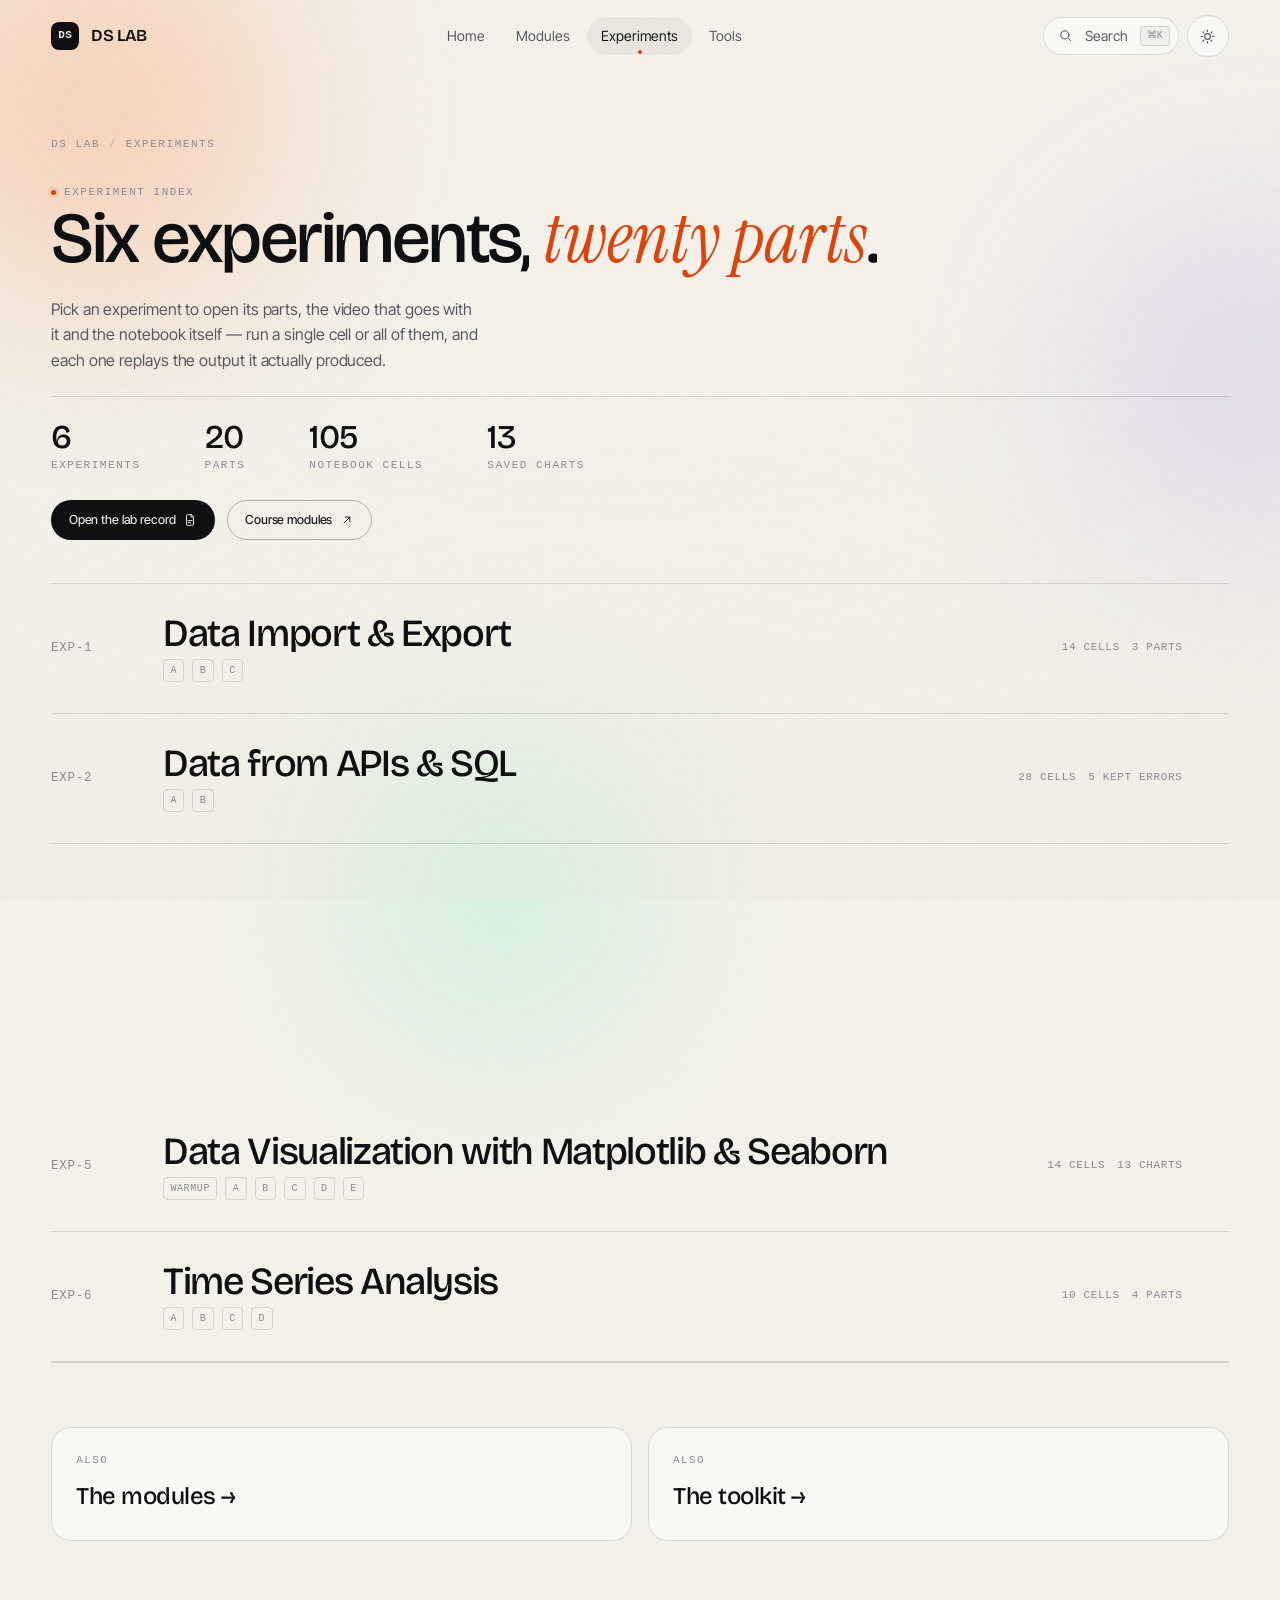
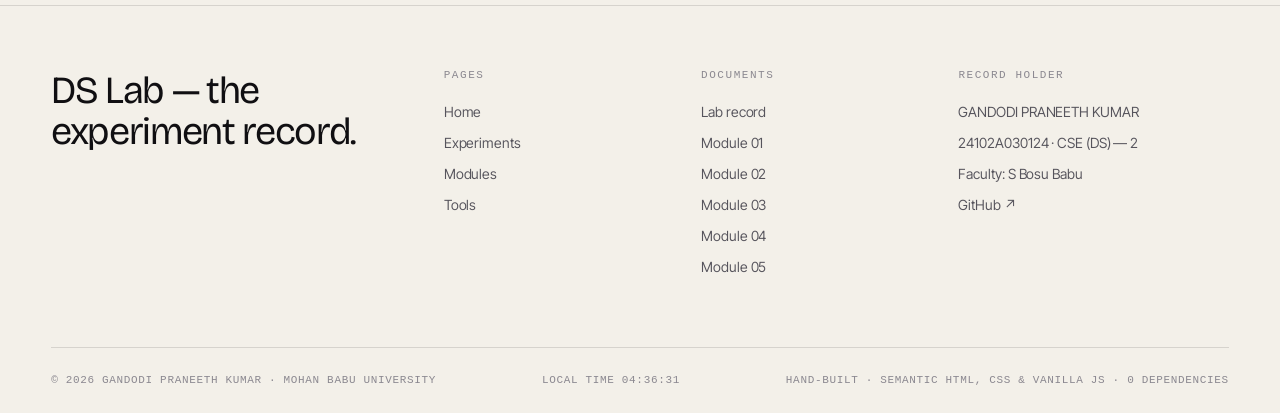
==== commit c8e07b82: "Rebuild DS Lab site: AETHER design, 6 experiment pages with editor, modules and tools" ====
--- a/experiments.html
+++ b/experiments.html
@@ -1,49 +1,344 @@
 <!DOCTYPE html>
-<html lang="en">
+<html lang="en" data-theme="dark" class="no-js">
 <head>
-  <meta charset="UTF-8" />
-  <meta name="viewport" content="width=device-width, initial-scale=1.0" />
-  <title>Experiments — DS Lab</title>
-  <meta name="description" content="The full Data Science lab index — every experiment and every part, openable as a runnable notebook." />
-  <link rel="icon" href="data:image/svg+xml,%3Csvg xmlns='http://www.w3.org/2000/svg' viewBox='0 0 32 32'%3E%3Crect width='32' height='32' rx='8' fill='%230e7a63'/%3E%3Ctext x='16' y='22' font-family='Georgia,serif' font-size='15' font-weight='700' fill='white' text-anchor='middle'%3EDS%3C/text%3E%3C/svg%3E" />
-  <link rel="stylesheet" href="css/tokens.css" />
-  <link rel="stylesheet" href="css/site.css" />
+<meta charset="utf-8">
+<meta name="viewport" content="width=device-width, initial-scale=1, viewport-fit=cover">
+<title>Experiments — DS Lab · GANDODI PRANEETH KUMAR</title>
+<meta name="description" content="All six Data Science Lab experiments. Open one for its parts, its video and a runnable notebook with the saved outputs.">
+<meta name="author" content="GANDODI PRANEETH KUMAR">
+<meta name="color-scheme" content="dark light">
+<meta name="theme-color" content="#0a0a0c">
+<meta property="og:title" content="Experiments — DS Lab · GANDODI PRANEETH KUMAR">
+<meta property="og:description" content="All six Data Science Lab experiments. Open one for its parts, its video and a runnable notebook with the saved outputs.">
+<meta property="og:type" content="website">
+
+<link rel="icon" href="data:image/svg+xml,%3Csvg xmlns='http://www.w3.org/2000/svg' viewBox='0 0 32 32'%3E%3Crect width='32' height='32' rx='8' fill='%230a0a0c'/%3E%3Ctext x='16' y='22' font-family='monospace' font-size='13' font-weight='700' fill='%23ff5a1f' text-anchor='middle'%3EDS%3C/text%3E%3C/svg%3E">
+
+<link rel="preconnect" href="https://fonts.googleapis.com">
+<link rel="preconnect" href="https://fonts.gstatic.com" crossorigin>
+<link rel="stylesheet" href="https://fonts.googleapis.com/css2?family=Bricolage+Grotesque:opsz,wght@12..96,300..700&family=Inter+Tight:ital,wght@0,300..600;1,400&family=Instrument+Serif:ital@0;1&display=swap">
+
+<link rel="stylesheet" href="assets/css/tokens.css">
+<link rel="stylesheet" href="assets/css/base.css">
+<link rel="stylesheet" href="assets/css/components.css">
+<link rel="stylesheet" href="assets/css/sections.css">
+<link rel="stylesheet" href="assets/css/pages.css">
+
+<script>
+  (function () {
+    document.documentElement.classList.remove('no-js');
+    try {
+      var saved = localStorage.getItem('dslab-theme');
+      var wantsLight = window.matchMedia('(prefers-color-scheme: light)').matches;
+      document.documentElement.dataset.theme = saved || (wantsLight ? 'light' : 'dark');
+    } catch (e) {}
+  })();
+</script>
 </head>
+
 <body>
-  <header id="site-nav"></header>
-
-  <main>
-    <section class="hero">
-      <div class="wrap">
-        <span class="hero__eyebrow">Lab index</span>
-        <h1 class="hero__title">All experiments, <em>every part</em>.</h1>
-        <p class="hero__desc">The complete record — five experiments split into parts. Open any part to get its notebook with the exact saved outputs from the executed lab.</p>
-      </div>
-    </section>
-
-    <section class="section" style="padding-top:10px">
-      <div class="wrap">
-        <div id="exp-blocks"></div>
-
-        <div class="cta">
-          <div>
-            <h2 class="cta__title">Jump back in</h2>
-            <p class="cta__sub">Open the first notebook, or browse what each lab covers on the Modules page.</p>
-          </div>
-          <div class="cta__actions">
-            <a class="btn btn--primary" href="lab.html?exp=1&part=a">Open EXP-1 · A</a>
-            <a class="btn btn--ghost" style="background:rgba(255,255,255,0.08);border-color:rgba(255,255,255,0.2);color:var(--card-ink)" href="modules.html">See modules</a>
-          </div>
-        </div>
-      </div>
-    </section>
-  </main>
-
-  <footer id="site-foot"></footer>
-  <div class="toast" id="toast" role="status"></div>
-
-  <script src="data/labs.js"></script>
-  <script src="js/site.js"></script>
-  <script src="js/experiments.js"></script>
+
+<svg class="sr-only" aria-hidden="true" focusable="false" xmlns="http://www.w3.org/2000/svg">
+  <symbol id="i-home" viewBox="0 0 24 24" fill="none" stroke="currentColor" stroke-width="1.6" stroke-linecap="round" stroke-linejoin="round"><path d="M4 11.2 12 4l8 7.2V20a1 1 0 0 1-1 1h-4.5v-6h-5v6H5a1 1 0 0 1-1-1z"/></symbol>
+  <symbol id="i-flask" viewBox="0 0 24 24" fill="none" stroke="currentColor" stroke-width="1.6" stroke-linecap="round" stroke-linejoin="round"><path d="M9 3h6M10 3v5.6L4.8 18a1 1 0 0 0 .9 1.5h12.6A1 1 0 0 0 19.2 18L14 8.6V3"/><path d="M7.4 14h9.2"/></symbol>
+  <symbol id="i-pdf" viewBox="0 0 24 24" fill="none" stroke="currentColor" stroke-width="1.6" stroke-linecap="round" stroke-linejoin="round"><path d="M14 3H7a1 1 0 0 0-1 1v16a1 1 0 0 0 1 1h10a1 1 0 0 0 1-1V7z"/><path d="M14 3v4h4M8.5 13h7M8.5 16.5h4.5"/></symbol>
+  <symbol id="i-tools" viewBox="0 0 24 24" fill="none" stroke="currentColor" stroke-width="1.6" stroke-linecap="round"><path d="M4 8h6M14 8h6M4 16h10M18 16h2"/><circle cx="12" cy="8" r="2"/><circle cx="16" cy="16" r="2"/></symbol>
+  <symbol id="i-id" viewBox="0 0 24 24" fill="none" stroke="currentColor" stroke-width="1.6" stroke-linecap="round" stroke-linejoin="round"><rect x="2.5" y="4.5" width="19" height="15" rx="2.5"/><circle cx="8.5" cy="11" r="2.2"/><path d="M5.2 17c.7-1.8 1.9-2.6 3.3-2.6s2.6.8 3.3 2.6M14.5 10h4.5M14.5 13.5h4.5"/></symbol>
+  <symbol id="i-copy" viewBox="0 0 24 24" fill="none" stroke="currentColor" stroke-width="1.6" stroke-linecap="round" stroke-linejoin="round"><rect x="9" y="9" width="11" height="11" rx="2"/><path d="M15 6.5A2.5 2.5 0 0 0 12.5 4h-6A2.5 2.5 0 0 0 4 6.5v6A2.5 2.5 0 0 0 6.5 15"/></symbol>
+  <symbol id="i-arrow" viewBox="0 0 24 24" fill="none" stroke="currentColor" stroke-width="1.6" stroke-linecap="round" stroke-linejoin="round"><path d="M7 17 17 7M9 7h8v8"/></symbol>
+  <symbol id="i-right" viewBox="0 0 24 24" fill="none" stroke="currentColor" stroke-width="1.6" stroke-linecap="round" stroke-linejoin="round"><path d="M5 12h14M13 6l6 6-6 6"/></symbol>
+  <symbol id="i-out" viewBox="0 0 24 24" fill="none" stroke="currentColor" stroke-width="1.6" stroke-linecap="round" stroke-linejoin="round"><path d="M7 17 17 7M9 7h8v8"/></symbol>
+  <symbol id="i-search" viewBox="0 0 24 24" fill="none" stroke="currentColor" stroke-width="1.6" stroke-linecap="round"><circle cx="11" cy="11" r="6.5"/><path d="m16 16 4 4"/></symbol>
+  <symbol id="i-sun" viewBox="0 0 24 24" fill="none" stroke="currentColor" stroke-width="1.6" stroke-linecap="round"><circle cx="12" cy="12" r="4"/><path d="M12 3v2M12 19v2M3 12h2M19 12h2M5.6 5.6l1.4 1.4M17 17l1.4 1.4M18.4 5.6 17 7M7 17l-1.4 1.4"/></symbol>
+  <symbol id="i-moon" viewBox="0 0 24 24" fill="none" stroke="currentColor" stroke-width="1.6" stroke-linecap="round" stroke-linejoin="round"><path d="M20 14.5A8.5 8.5 0 0 1 9.5 4a8.5 8.5 0 1 0 10.5 10.5Z"/></symbol>
+  <symbol id="i-close" viewBox="0 0 24 24" fill="none" stroke="currentColor" stroke-width="1.6" stroke-linecap="round"><path d="M6 6l12 12M18 6 6 18"/></symbol>
+  <symbol id="i-menu" viewBox="0 0 24 24" fill="none" stroke="currentColor" stroke-width="1.6" stroke-linecap="round"><path d="M3 7h18M3 17h12"/></symbol>
+  <symbol id="i-top" viewBox="0 0 24 24" fill="none" stroke="currentColor" stroke-width="1.6" stroke-linecap="round" stroke-linejoin="round"><path d="M12 19V5M6 11l6-6 6 6"/></symbol>
+  <symbol id="i-chart" viewBox="0 0 24 24" fill="none" stroke="currentColor" stroke-width="1.5" stroke-linecap="round"><path d="M4 20V11M10 20V5M16 20v-6M22 20H2"/></symbol>
+  <symbol id="i-play" viewBox="0 0 24 24" fill="currentColor" stroke="none"><path d="M8 5.5v13l10-6.5z"/></symbol>
+  <symbol id="i-book" viewBox="0 0 24 24" fill="none" stroke="currentColor" stroke-width="1.5" stroke-linecap="round" stroke-linejoin="round"><path d="M12 6.5S9.5 4.5 4 4.5v13c5.5 0 8 2 8 2s2.5-2 8-2v-13c-5.5 0-8 2-8 2Z"/><path d="M12 6.5v13"/></symbol>
+  <symbol id="i-table" viewBox="0 0 24 24" fill="none" stroke="currentColor" stroke-width="1.5" stroke-linecap="round"><rect x="3.5" y="4.5" width="17" height="15" rx="2"/><path d="M3.5 9.5h17M9.5 9.5v10M3.5 14.5h17"/></symbol>
+</svg>
+
+<a class="skip-link" href="#main">Skip to content</a>
+
+<div class="preloader" id="preloader" role="status" aria-live="polite" aria-label="Loading">
+  <div class="preloader__panel"></div>
+  <div class="preloader__panel"></div>
+  <div class="preloader__panel"></div>
+  <div class="preloader__panel"></div>
+  <div class="preloader__panel"></div>
+  <div class="preloader__panel"></div>
+  <div class="preloader__ui">
+    <div class="preloader__row">
+      <span class="preloader__meta">Mohan Babu University · Dept. of Data Science</span>
+      <span class="preloader__meta">CSE (DS) — 2 · 2026</span>
+    </div>
+    <div>
+      <div class="preloader__word" aria-hidden="true">EXPERIMENTS</div>
+      <div class="preloader__row">
+        <span class="preloader__meta" id="preloader-status">Loading index</span>
+        <span class="preloader__num"><span id="preloader-count">000</span>%</span>
+      </div>
+      <div class="preloader__bar"><i id="preloader-bar"></i></div>
+    </div>
+  </div>
+</div>
+
+<div class="aurora" aria-hidden="true">
+  <div class="aurora__orb aurora__orb--a"></div>
+  <div class="aurora__orb aurora__orb--b"></div>
+  <div class="aurora__orb aurora__orb--c"></div>
+</div>
+<div class="grain" aria-hidden="true"></div>
+<div class="vignette" aria-hidden="true"></div>
+
+<div class="progress" aria-hidden="true"><div class="progress__bar" id="progress-bar"></div></div>
+
+<header class="nav" id="nav">
+  <div class="shell nav__inner">
+    <a class="nav__brand" href="index.html" aria-label="DS Lab home">
+      <span class="nav__mark" aria-hidden="true">DS</span>
+      DS LAB
+    </a>
+
+    <nav class="nav__links" aria-label="Primary">
+      <a class="nav__link" href="index.html"><span>Home</span></a>
+      <a class="nav__link" href="modules.html"><span>Modules</span></a>
+      <a class="nav__link" href="experiments.html" aria-current="page"><span>Experiments</span></a>
+      <a class="nav__link" href="tools.html"><span>Tools</span></a>
+    </nav>
+
+    <div class="nav__actions">
+      <button class="nav__search" type="button" data-palette-open aria-label="Search pages, sections and commands">
+        <svg width="15" height="15" aria-hidden="true"><use href="#i-search"/></svg>
+        <span>Search</span>
+        <span class="kbd" aria-hidden="true">⌘K</span>
+      </button>
+      <button class="icon-btn" type="button" id="theme-toggle" aria-label="Switch to light theme">
+        <svg width="17" height="17" aria-hidden="true" data-icon-dark><use href="#i-moon"/></svg>
+        <svg width="17" height="17" aria-hidden="true" data-icon-light hidden><use href="#i-sun"/></svg>
+      </button>
+      <button class="icon-btn nav__burger" type="button" id="menu-open" aria-label="Open menu" aria-expanded="false" aria-controls="menu">
+        <svg width="18" height="18" aria-hidden="true"><use href="#i-menu"/></svg>
+      </button>
+    </div>
+  </div>
+</header>
+
+<div class="menu" id="menu" role="dialog" aria-modal="true" aria-label="Main menu" hidden>
+  <div class="menu__top">
+    <span class="eyebrow">Navigate</span>
+    <button class="icon-btn" type="button" id="menu-close" aria-label="Close menu">
+      <svg width="18" height="18" aria-hidden="true"><use href="#i-close"/></svg>
+    </button>
+  </div>
+  <nav class="menu__list" aria-label="Menu">
+    <a class="menu__link" href="index.html" style="--i:0"><i>01</i> Home</a>
+    <a class="menu__link" href="modules.html" style="--i:1"><i>02</i> Modules</a>
+    <a class="menu__link" href="experiments.html" style="--i:2"><i>03</i> Experiments</a>
+    <a class="menu__link" href="tools.html" style="--i:3"><i>04</i> Tools</a>
+  </nav>
+  <div class="menu__meta">
+    <a href="https://github.com/Praneeth-Gandodi" target="_blank" rel="noopener">GitHub</a>
+    <button type="button" data-palette-open style="display:inline-flex;align-items:center;gap:.5rem">
+      <svg width="14" height="14" aria-hidden="true"><use href="#i-search"/></svg> Search
+    </button>
+    <span>CSE (DS) — 2</span>
+  </div>
+</div>
+
+<div class="palette" id="palette" role="dialog" aria-modal="true" aria-label="Command palette" hidden>
+  <div class="palette__dialog">
+    <div class="palette__search">
+      <svg width="17" height="17" aria-hidden="true"><use href="#i-search"/></svg>
+      <input class="palette__input" id="palette-input" type="text" placeholder="Jump to a page or section, or run a command…"
+             role="combobox" aria-expanded="true" aria-controls="palette-list" aria-autocomplete="list" autocomplete="off" spellcheck="false">
+      <span class="kbd">ESC</span>
+    </div>
+    <div class="palette__list" id="palette-list" role="listbox" aria-label="Results"></div>
+    <div class="palette__foot">
+      <span><span class="kbd">↑↓</span> Navigate</span>
+      <span><span class="kbd">↵</span> Select</span>
+      <span><span class="kbd">ESC</span> Close</span>
+    </div>
+  </div>
+</div>
+
+<div class="toasts" id="toasts" aria-live="polite" aria-atomic="false"></div>
+
+<main id="main">
+  <section class="pagehead">
+    <div class="shell pagehead__inner">
+      <nav class="crumbs" aria-label="Breadcrumb">
+        <a href="index.html">DS Lab</a>
+        <span aria-hidden="true">/</span>
+        <span>Experiments</span>
+      </nav>
+
+      <div>
+        <span class="eyebrow" data-reveal="fade">Experiment index</span>
+        <h1 class="pagehead__title" data-split>Six experiments, <em>twenty parts</em>.</h1>
+      </div>
+
+      <p class="lede" data-reveal="fade" style="--d:.15s">
+        Pick an experiment to open its parts, the video that goes with it and the
+        notebook itself — run a single cell or all of them, and each one replays
+        the output it actually produced.
+      </p>
+
+      <div class="pagehead__meta" data-reveal="fade" style="--d:.2s">
+        <div class="pagehead__stat"><b data-count="6">0</b><span>Experiments</span></div>
+        <div class="pagehead__stat"><b data-count="20">0</b><span>Parts</span></div>
+        <div class="pagehead__stat"><b data-count="105">0</b><span>Notebook cells</span></div>
+        <div class="pagehead__stat"><b data-count="13">0</b><span>Saved charts</span></div>
+      </div>
+
+      <div class="pagehead__actions" data-reveal="fade" style="--d:.25s">
+        <a class="btn btn--primary btn--sm" href="assets/pdf/lab-record.pdf" target="_blank" rel="noopener">
+          <span class="btn__label">Open the lab record
+            <svg class="btn__glyph" width="14" height="14" aria-hidden="true"><use href="#i-pdf"/></svg>
+          </span>
+        </a>
+        <a class="btn btn--ghost btn--sm" href="modules.html">
+          <span class="btn__label">Course modules
+            <svg class="btn__glyph" width="14" height="14" aria-hidden="true"><use href="#i-arrow"/></svg>
+          </span>
+        </a>
+      </div>
+    </div>
+  </section>
+
+  <div class="shell">
+    <div class="explist" data-reveal="fade">
+        <a class="exp-row" href="experiment-1.html" data-reveal="fade">
+          <span class="exp-row__code">EXP-1</span>
+          <span class="exp-row__main">
+            <span class="exp-row__title">Data Import &amp; Export</span>
+            <span class="exp-row__parts"><span class="exp-row__part">A</span><span class="exp-row__part">B</span><span class="exp-row__part">C</span></span>
+          </span>
+          <span class="exp-row__meta">
+            <span class="exp-row__count">14 cells</span>
+            <span class="exp-row__count">3 parts</span>
+            <span class="exp-row__arrow" aria-hidden="true"><svg width="15" height="15"><use href="#i-arrow"/></svg></span>
+          </span>
+        </a>
+        <a class="exp-row" href="experiment-2.html" data-reveal="fade">
+          <span class="exp-row__code">EXP-2</span>
+          <span class="exp-row__main">
+            <span class="exp-row__title">Data from APIs &amp; SQL</span>
+            <span class="exp-row__parts"><span class="exp-row__part">A</span><span class="exp-row__part">B</span></span>
+          </span>
+          <span class="exp-row__meta">
+            <span class="exp-row__count">28 cells</span>
+            <span class="exp-row__count">5 kept errors</span>
+            <span class="exp-row__arrow" aria-hidden="true"><svg width="15" height="15"><use href="#i-arrow"/></svg></span>
+          </span>
+        </a>
+        <a class="exp-row" href="experiment-3.html" data-reveal="fade">
+          <span class="exp-row__code">EXP-3</span>
+          <span class="exp-row__main">
+            <span class="exp-row__title">Data Cleaning &amp; Preprocessing</span>
+            <span class="exp-row__parts"><span class="exp-row__part">A</span><span class="exp-row__part">B</span><span class="exp-row__part">C</span></span>
+          </span>
+          <span class="exp-row__meta">
+            <span class="exp-row__count">22 cells</span>
+            <span class="exp-row__count">4 kept errors</span>
+            <span class="exp-row__arrow" aria-hidden="true"><svg width="15" height="15"><use href="#i-arrow"/></svg></span>
+          </span>
+        </a>
+        <a class="exp-row" href="experiment-4.html" data-reveal="fade">
+          <span class="exp-row__code">EXP-4</span>
+          <span class="exp-row__main">
+            <span class="exp-row__title">Hierarchical Indexing (MultiIndex)</span>
+            <span class="exp-row__parts"><span class="exp-row__part">A</span><span class="exp-row__part">B</span></span>
+          </span>
+          <span class="exp-row__meta">
+            <span class="exp-row__count">17 cells</span>
+            <span class="exp-row__count">2 parts</span>
+            <span class="exp-row__arrow" aria-hidden="true"><svg width="15" height="15"><use href="#i-arrow"/></svg></span>
+          </span>
+        </a>
+        <a class="exp-row" href="experiment-5.html" data-reveal="fade">
+          <span class="exp-row__code">EXP-5</span>
+          <span class="exp-row__main">
+            <span class="exp-row__title">Data Visualization with Matplotlib &amp; Seaborn</span>
+            <span class="exp-row__parts"><span class="exp-row__part">WARMUP</span><span class="exp-row__part">A</span><span class="exp-row__part">B</span><span class="exp-row__part">C</span><span class="exp-row__part">D</span><span class="exp-row__part">E</span></span>
+          </span>
+          <span class="exp-row__meta">
+            <span class="exp-row__count">14 cells</span>
+            <span class="exp-row__count">13 charts</span>
+            <span class="exp-row__arrow" aria-hidden="true"><svg width="15" height="15"><use href="#i-arrow"/></svg></span>
+          </span>
+        </a>
+        <a class="exp-row" href="experiment-6.html" data-reveal="fade">
+          <span class="exp-row__code">EXP-6</span>
+          <span class="exp-row__main">
+            <span class="exp-row__title">Time Series Analysis</span>
+            <span class="exp-row__parts"><span class="exp-row__part">A</span><span class="exp-row__part">B</span><span class="exp-row__part">C</span><span class="exp-row__part">D</span></span>
+          </span>
+          <span class="exp-row__meta">
+            <span class="exp-row__count">10 cells</span>
+            <span class="exp-row__count">4 parts</span>
+            <span class="exp-row__arrow" aria-hidden="true"><svg width="15" height="15"><use href="#i-arrow"/></svg></span>
+          </span>
+        </a>
+    </div>
+  </div>
+
+  <div class="shell">
+    <div class="nextup">
+      <a href="modules.html"><span>Also</span><b>The modules →</b></a>
+      <a href="tools.html"><span>Also</span><b>The toolkit →</b></a>
+    </div>
+  </div></main>
+
+<footer class="footer">
+  <div class="shell">
+    <div class="footer__grid">
+      <div>
+        <p class="footer__brand">DS Lab — the experiment record.</p>
+      </div>
+
+      <div class="footer__col">
+        <h4>Pages</h4>
+        <a href="index.html">Home</a>
+        <a href="experiments.html">Experiments</a>
+        <a href="modules.html">Modules</a>
+        <a href="tools.html">Tools</a>
+      </div>
+
+      <div class="footer__col">
+        <h4>Documents</h4>
+        <a href="assets/pdf/lab-record.pdf" target="_blank" rel="noopener">Lab record</a>
+        <a href="assets/pdf/module-1.pdf" target="_blank" rel="noopener">Module 01</a>
+        <a href="assets/pdf/module-2.pdf" target="_blank" rel="noopener">Module 02</a>
+        <a href="assets/pdf/module-3.pdf" target="_blank" rel="noopener">Module 03</a>
+        <a href="assets/pdf/module-4.pdf" target="_blank" rel="noopener">Module 04</a>
+        <a href="assets/pdf/module-5.pdf" target="_blank" rel="noopener">Module 05</a>
+      </div>
+
+      <div class="footer__col">
+        <h4>Record holder</h4>
+        <span>GANDODI PRANEETH KUMAR</span>
+        <span>24102A030124 · CSE (DS) — 2</span>
+        <span>Faculty: S Bosu Babu</span>
+        <a href="https://github.com/Praneeth-Gandodi" target="_blank" rel="noopener">GitHub ↗</a>
+      </div>
+    </div>
+
+    <div class="footer__bottom">
+      <span>© <span id="year">2026</span> GANDODI PRANEETH KUMAR · Mohan Babu University</span>
+      <span>Local time <span id="clock">--:--:--</span></span>
+      <span>Hand-built · semantic HTML, CSS &amp; vanilla JS · 0 dependencies</span>
+    </div>
+  </div>
+</footer>
+
+<button class="icon-btn totop" id="totop" type="button" aria-label="Back to top">
+  <svg width="17" height="17" aria-hidden="true"><use href="#i-top"/></svg>
+</button>
+
+<script src="assets/js/main.js" defer></script>
 </body>
 </html>
--- a/assets/css/tokens.css
+++ b/assets/css/tokens.css
@@ -0,0 +1,167 @@
+/* ==========================================================================
+   DS LAB — design tokens
+   Design language inherited from the AETHER reference system
+   (see docs/design-system.md). Values are the contract; components read
+   from here and never hardcode a colour, duration or easing.
+   ========================================================================== */
+
+:root {
+  /* ---- Type ------------------------------------------------------------
+     Display: Bricolage Grotesque (optical-size variable)
+     Body:    Inter Tight
+     Accent:  Instrument Serif — italic emphasis, one phrase at a time
+     Data:    system mono for anything numeric or code-shaped            */
+  --font-display: "Bricolage Grotesque", "Inter Tight", system-ui, sans-serif;
+  --font-body: "Inter Tight", system-ui, -apple-system, "Segoe UI", sans-serif;
+  --font-serif: "Instrument Serif", Georgia, "Times New Roman", serif;
+  --font-mono: ui-monospace, "SF Mono", "JetBrains Mono", "Cascadia Code", monospace;
+
+  --fs-mega: clamp(2.9rem, 8.6vw, 7.4rem);
+  --fs-display: clamp(2.2rem, 5.6vw, 4.6rem);
+  --fs-h2: clamp(1.8rem, 4vw, 3.1rem);
+  --fs-h3: clamp(1.2rem, 1.9vw, 1.5rem);
+  --fs-body: clamp(1rem, 1.05vw, 1.125rem);
+  --fs-sm: 0.875rem;
+  --fs-xs: 0.78rem;
+  --fs-micro: 0.6875rem;
+
+  --ls-mega: -0.045em;
+  --ls-display: -0.035em;
+  --ls-tight: -0.02em;
+  --ls-wide: 0.14em;
+
+  /* ---- Space (4px base) ------------------------------------------------ */
+  --s1: 0.25rem;
+  --s2: 0.5rem;
+  --s3: 0.75rem;
+  --s4: 1rem;
+  --s5: 1.5rem;
+  --s6: 2rem;
+  --s7: 3rem;
+  --s8: 4rem;
+  --s9: 6rem;
+  --s10: 9rem;
+
+  --gutter: clamp(1.25rem, 4vw, 4.5rem);
+  --radius: 4px;
+  --radius-md: 10px;
+  --radius-lg: 20px;
+  --radius-pill: 999px;
+
+  /* ---- Motion ---------------------------------------------------------- */
+  --ease-out: cubic-bezier(0.16, 1, 0.3, 1);
+  --ease-in-out: cubic-bezier(0.65, 0, 0.35, 1);
+  --ease-spring: cubic-bezier(0.34, 1.56, 0.64, 1);
+  --dur-fast: 180ms;
+  --dur: 420ms;
+  --dur-slow: 900ms;
+
+  /* ---- Depth ----------------------------------------------------------- */
+  --z-sticky: 50;
+  --z-preview: 60;
+  --z-nav: 100;
+  --z-menu: 1000;
+  --z-palette: 1100;
+  --z-preloader: 1200;
+}
+
+/* --------------------------------------------------------------------------
+   DARK — the default. Obsidian ground, warm ivory ink, solar accent.
+   -------------------------------------------------------------------------- */
+:root,
+[data-theme="dark"] {
+  color-scheme: dark;
+
+  --bg: #0a0a0c;
+  --bg-deep: #060608;
+  --surface: rgba(255, 255, 255, 0.028);
+  --surface-2: rgba(255, 255, 255, 0.055);
+  --line: rgba(255, 255, 255, 0.09);
+  --line-strong: rgba(255, 255, 255, 0.2);
+
+  --text: #f4f1ea;
+  --text-dim: #9c9aa6;
+  --text-faint: #5f5d68;
+
+  --accent: #ff5a1f;
+  --accent-soft: rgba(255, 90, 31, 0.14);
+  --violet: #7b61ff;
+  --mint: #24dfa4;
+  --on-accent: #0a0a0c;
+
+  --glass: rgba(12, 12, 15, 0.62);
+  --shadow: 0 24px 70px -30px rgba(0, 0, 0, 0.9);
+  --shadow-card: 0 40px 90px -40px rgba(0, 0, 0, 0.95);
+  --glow: radial-gradient(60% 60% at 50% 50%, rgba(255, 90, 31, 0.34), transparent 70%);
+  --orb-a: rgba(255, 90, 31, 0.42);
+  --orb-b: rgba(123, 97, 255, 0.4);
+  --orb-c: rgba(36, 223, 164, 0.24);
+  --film: 0.5;
+
+  /* Specular sheen used by the ID card. */
+  --sheen: rgba(255, 255, 255, 0.10);
+  --holo: conic-gradient(from 210deg, rgba(255, 90, 31, 0.30), rgba(123, 97, 255, 0.28), rgba(36, 223, 164, 0.24), rgba(255, 90, 31, 0.30));
+
+  /* Syntax + diagnostics (editor overlay). */
+  --tk-kw: #ff8a5c;
+  --tk-str: #6ee7b7;
+  --tk-com: #6b7280;
+  --tk-num: #fcd34d;
+  --tk-fn: #a78bfa;
+  --tk-bi: #7dd3fc;
+  --tk-cls: #f9fafb;
+  --tk-op: #9ca3af;
+  --diag-error: #f87171;
+  --diag-warning: #fbbf24;
+  --diag-info: #60a5fa;
+}
+
+/* --------------------------------------------------------------------------
+   LIGHT — warm paper. Same skeleton, swapped values.
+   -------------------------------------------------------------------------- */
+
+[data-theme="light"] {
+
+  --tk-kw: #c2410c;
+  --tk-str: #0f766e;
+  --tk-com: #8a8578;
+  --tk-num: #a16207;
+  --tk-fn: #6d28d9;
+  --tk-bi: #0369a1;
+  --tk-cls: #1c1917;
+  --tk-op: #78716c;
+  --diag-error: #d3273e;
+  --diag-warning: #b45309;
+  --diag-info: #1d4ed8;
+
+  color-scheme: light;
+
+  --bg: #f3f0e9;
+  --bg-deep: #e9e5db;
+  --surface: rgba(255, 255, 255, 0.55);
+  --surface-2: rgba(12, 12, 14, 0.045);
+  --line: rgba(12, 12, 14, 0.12);
+  --line-strong: rgba(12, 12, 14, 0.28);
+
+  --text: #100f12;
+  --text-dim: #56545c;
+  --text-faint: #8b8890;
+
+  --accent: #e0430a;
+  --accent-soft: rgba(224, 67, 10, 0.1);
+  --violet: #5c3ff0;
+  --mint: #0f9c72;
+  --on-accent: #fffaf5;
+
+  --glass: rgba(243, 240, 233, 0.75);
+  --shadow: 0 24px 60px -34px rgba(30, 20, 10, 0.4);
+  --shadow-card: 0 40px 80px -44px rgba(30, 20, 10, 0.45);
+  --glow: radial-gradient(60% 60% at 50% 50%, rgba(224, 67, 10, 0.2), transparent 70%);
+  --orb-a: rgba(255, 120, 60, 0.5);
+  --orb-b: rgba(123, 97, 255, 0.32);
+  --orb-c: rgba(36, 223, 164, 0.34);
+  --film: 0.2;
+
+  --sheen: rgba(255, 255, 255, 0.6);
+  --holo: conic-gradient(from 210deg, rgba(224, 67, 10, 0.22), rgba(92, 63, 240, 0.2), rgba(15, 156, 114, 0.18), rgba(224, 67, 10, 0.22));
+}
--- a/assets/css/base.css
+++ b/assets/css/base.css
@@ -0,0 +1,249 @@
+/* ==========================================================================
+   BASE — reset, type primitives, ambience layers, reveal system, motion.
+   ========================================================================== */
+
+*,
+*::before,
+*::after { box-sizing: border-box; }
+
+* { margin: 0; }
+
+html {
+  -webkit-text-size-adjust: 100%;
+  scroll-behavior: smooth;
+  scroll-padding-top: 6rem;
+}
+
+body {
+  background: var(--bg);
+  color: var(--text);
+  font-family: var(--font-body);
+  font-size: var(--fs-body);
+  font-weight: 380;
+  line-height: 1.62;
+  letter-spacing: -0.005em;
+  min-height: 100svh;
+  overflow-x: clip;
+  text-rendering: optimizeLegibility;
+  -webkit-font-smoothing: antialiased;
+  -moz-osx-font-smoothing: grayscale;
+  font-synthesis-weight: none;
+  transition: background var(--dur) var(--ease-out), color var(--dur) var(--ease-out);
+}
+
+body.is-locked { overflow: hidden; }
+
+/* Author styles beat the UA sheet, so `display:grid` on an overlay would
+   silently defeat the hidden attribute. Restore it explicitly. */
+[hidden] { display: none !important; }
+
+img, svg, canvas, video { display: block; max-width: 100%; }
+button, input, select, textarea { font: inherit; color: inherit; }
+button { background: none; border: 0; cursor: pointer; }
+a { color: inherit; text-decoration: none; }
+ul, ol { list-style: none; padding: 0; }
+
+::selection { background: var(--accent); color: var(--on-accent); }
+
+/* ---- Type primitives ---------------------------------------------------- */
+h1, h2, h3, h4 {
+  font-family: var(--font-display);
+  font-weight: 500;
+  line-height: 0.96;
+  letter-spacing: var(--ls-display);
+  text-wrap: balance;
+}
+
+p { text-wrap: pretty; }
+
+.serif {
+  font-family: var(--font-serif);
+  font-weight: 400;
+  font-style: italic;
+  letter-spacing: -0.01em;
+}
+
+.eyebrow {
+  font-family: var(--font-mono);
+  font-size: var(--fs-micro);
+  letter-spacing: var(--ls-wide);
+  text-transform: uppercase;
+  color: var(--text-faint);
+  display: inline-flex;
+  align-items: center;
+  gap: var(--s2);
+}
+.eyebrow::before {
+  content: "";
+  width: 5px; height: 5px;
+  background: var(--accent);
+  border-radius: 50%;
+  box-shadow: 0 0 0 3px var(--accent-soft);
+}
+
+.lede {
+  color: var(--text-dim);
+  font-size: clamp(1rem, 1.25vw, 1.18rem);
+  max-width: 48ch;
+  line-height: 1.58;
+}
+.lede strong { color: var(--text); font-weight: 500; }
+
+.mono {
+  font-family: var(--font-mono);
+  font-size: var(--fs-micro);
+  letter-spacing: 0.07em;
+  text-transform: uppercase;
+  color: var(--text-faint);
+}
+
+/* ---- Focus ------------------------------------------------------------- */
+:focus-visible {
+  outline: 2px solid var(--accent);
+  outline-offset: 3px;
+  border-radius: 2px;
+}
+
+.sr-only {
+  position: absolute;
+  width: 1px; height: 1px;
+  padding: 0; margin: -1px;
+  overflow: hidden;
+  clip: rect(0 0 0 0);
+  white-space: nowrap;
+  border: 0;
+}
+
+.skip-link {
+  position: fixed;
+  top: var(--s4); left: var(--s4);
+  z-index: calc(var(--z-preloader) + 10);
+  padding: var(--s3) var(--s5);
+  background: var(--accent);
+  color: var(--on-accent);
+  font-family: var(--font-mono);
+  font-size: var(--fs-xs);
+  text-transform: uppercase;
+  letter-spacing: var(--ls-wide);
+  border-radius: var(--radius-pill);
+  transform: translateY(-160%);
+  transition: transform var(--dur) var(--ease-spring);
+}
+.skip-link:focus-visible { transform: translateY(0); }
+
+/* ==========================================================================
+   AMBIENCE — three fixed layers. All disabled under reduced motion.
+   ========================================================================== */
+
+.aurora {
+  position: fixed;
+  inset: -20vmax;
+  z-index: 0;
+  pointer-events: none;
+  filter: blur(90px) saturate(140%);
+  opacity: 0.72;
+  contain: strict;
+}
+.aurora__orb { position: absolute; border-radius: 50%; will-change: transform; }
+.aurora__orb--a {
+  width: 46vmax; height: 46vmax; top: 5%; left: 3%;
+  background: radial-gradient(circle at 50% 50%, var(--orb-a), transparent 68%);
+  animation: drift-a 26s var(--ease-in-out) infinite alternate;
+}
+.aurora__orb--b {
+  width: 42vmax; height: 42vmax; top: 26%; right: 1%;
+  background: radial-gradient(circle at 50% 50%, var(--orb-b), transparent 68%);
+  animation: drift-b 32s var(--ease-in-out) infinite alternate;
+}
+.aurora__orb--c {
+  width: 34vmax; height: 34vmax; bottom: 3%; left: 30%;
+  background: radial-gradient(circle at 50% 50%, var(--orb-c), transparent 68%);
+  animation: drift-c 38s var(--ease-in-out) infinite alternate;
+}
+@keyframes drift-a { to { transform: translate3d(13vw, 9vh, 0) scale(1.16); } }
+@keyframes drift-b { to { transform: translate3d(-15vw, 13vh, 0) scale(0.88); } }
+@keyframes drift-c { to { transform: translate3d(9vw, -11vh, 0) scale(1.22); } }
+
+/* One static turbulence texture beats per-frame noise rendering. */
+.grain {
+  position: fixed;
+  inset: -50%;
+  z-index: 1;
+  pointer-events: none;
+  opacity: 0.4;
+  background-image: url("data:image/svg+xml,%3Csvg xmlns='http://www.w3.org/2000/svg' width='280' height='280'%3E%3Cfilter id='n'%3E%3CfeTurbulence type='fractalNoise' baseFrequency='0.82' numOctaves='4' stitchTiles='stitch'/%3E%3C/filter%3E%3Crect width='280' height='280' filter='url(%23n)'/%3E%3C/svg%3E");
+  mix-blend-mode: soft-light;
+  animation: grain 8s steps(6) infinite;
+}
+@keyframes grain {
+  0%   { transform: translate3d(0, 0, 0); }
+  20%  { transform: translate3d(-6%, 4%, 0); }
+  40%  { transform: translate3d(4%, -6%, 0); }
+  60%  { transform: translate3d(-3%, 5%, 0); }
+  80%  { transform: translate3d(6%, 3%, 0); }
+  100% { transform: translate3d(0, 0, 0); }
+}
+
+.vignette {
+  position: fixed;
+  inset: 0;
+  z-index: 2;
+  pointer-events: none;
+  background: radial-gradient(120% 90% at 50% 0%, transparent 40%, color-mix(in srgb, var(--bg-deep) 88%, transparent) 100%);
+  opacity: var(--film);
+}
+
+/* ==========================================================================
+   REVEAL — one attribute drives every entrance.
+   ========================================================================== */
+
+[data-reveal] {
+  opacity: 0;
+  transform: translate3d(0, 26px, 0);
+  transition:
+    opacity var(--dur-slow) var(--ease-out) var(--d, 0s),
+    transform var(--dur-slow) var(--ease-out) var(--d, 0s);
+  will-change: opacity, transform;
+}
+[data-reveal="fade"]  { transform: none; }
+[data-reveal="left"]  { transform: translate3d(-32px, 0, 0); }
+[data-reveal="right"] { transform: translate3d(32px, 0, 0); }
+[data-reveal="scale"] { transform: scale(0.94); }
+[data-reveal].is-visible { opacity: 1; transform: none; }
+
+/* Word-by-word mask reveal for headlines. */
+[data-split] { --word-d: 40ms; }
+.word {
+  display: inline-block;
+  overflow: hidden;
+  vertical-align: bottom;
+  padding-bottom: 0.08em;
+  margin-bottom: -0.08em;
+}
+.word__in {
+  display: inline-block;
+  transform: translate3d(0, 105%, 0) rotate(3deg);
+  transition: transform 1s var(--ease-out);
+  transition-delay: calc(var(--i) * var(--word-d));
+}
+[data-split].is-visible .word__in { transform: none; }
+
+/* ==========================================================================
+   MOTION CONTRACT — content is never gated behind motion.
+   ========================================================================== */
+
+@media (prefers-reduced-motion: reduce) {
+  html { scroll-behavior: auto; }
+
+  *, *::before, *::after {
+    animation-duration: 0.001ms !important;
+    animation-iteration-count: 1 !important;
+    transition-duration: 0.001ms !important;
+  }
+
+  [data-reveal],
+  .word__in { opacity: 1 !important; transform: none !important; }
+
+  .aurora, .grain { animation: none !important; }
+  .grain { opacity: 0.24; }
+}
--- a/assets/css/components.css
+++ b/assets/css/components.css
@@ -0,0 +1,1080 @@
+/* ==========================================================================
+   COMPONENTS — reusable and theme-agnostic. Reads tokens, never literals.
+   ========================================================================== */
+
+/* --------------------------------------------------------------------------
+   SHELL
+   -------------------------------------------------------------------------- */
+.shell {
+  position: relative;
+  z-index: 3;
+  width: 100%;
+  max-width: 1600px;
+  margin-inline: auto;
+  padding-inline: var(--gutter);
+}
+
+.section { position: relative; padding-block: clamp(4.5rem, 11vh, 9rem); }
+
+.rule {
+  height: 1px;
+  border: 0;
+  background: linear-gradient(90deg, transparent, var(--line) 12%, var(--line) 88%, transparent);
+}
+
+/* --------------------------------------------------------------------------
+   BUTTONS
+   -------------------------------------------------------------------------- */
+.btn {
+  --btn-bg: transparent;
+  --btn-fg: var(--text);
+  --btn-line: var(--line-strong);
+  position: relative;
+  display: inline-flex;
+  align-items: center;
+  justify-content: center;
+  gap: var(--s3);
+  padding: 0.9rem 1.55rem;
+  background: var(--btn-bg);
+  color: var(--btn-fg);
+  border: 1px solid var(--btn-line);
+  border-radius: var(--radius-pill);
+  font-size: var(--fs-sm);
+  font-weight: 450;
+  letter-spacing: -0.01em;
+  white-space: nowrap;
+  overflow: hidden;
+  isolation: isolate;
+  transition: color var(--dur-fast) var(--ease-out), border-color var(--dur-fast) var(--ease-out), transform var(--dur-fast) var(--ease-out);
+}
+.btn__label { position: relative; z-index: 2; display: inline-flex; align-items: center; gap: var(--s2); }
+.btn__glyph { transition: transform var(--dur) var(--ease-out); }
+.btn:hover .btn__glyph { transform: translateX(3px); }
+.btn:active { transform: scale(0.975); }
+.btn::after {
+  content: "";
+  position: absolute;
+  z-index: 1;
+  inset: -2px;
+  border-radius: inherit;
+  background: var(--btn-fill, var(--text));
+  transform: scale(0);
+  transform-origin: var(--ox, 50%) var(--oy, 50%);
+  transition: transform var(--dur) var(--ease-out);
+}
+.btn:hover::after { transform: scale(1); }
+.btn--primary { --btn-bg: var(--text); --btn-fg: var(--bg); --btn-line: transparent; --btn-fill: var(--accent); }
+.btn--primary:hover { --btn-fg: var(--on-accent); }
+.btn--ghost { --btn-fill: var(--surface-2); }
+.btn--ghost:hover { border-color: var(--accent); color: var(--accent); }
+.btn--sm { padding: 0.55rem 1.05rem; font-size: var(--fs-xs); }
+
+.icon-btn {
+  display: grid;
+  place-items: center;
+  width: 42px; height: 42px;
+  border: 1px solid var(--line);
+  border-radius: var(--radius-pill);
+  color: var(--text-dim);
+  background: var(--surface);
+  backdrop-filter: blur(12px);
+  transition: color var(--dur-fast), border-color var(--dur-fast), background var(--dur-fast), transform var(--dur-fast) var(--ease-out);
+}
+.icon-btn:hover { color: var(--text); border-color: var(--line-strong); background: var(--surface-2); }
+.icon-btn:active { transform: scale(0.92); }
+
+.kbd {
+  font-family: var(--font-mono);
+  font-size: 10px;
+  line-height: 1;
+  padding: 4px 6px;
+  border: 1px solid var(--line);
+  border-radius: 4px;
+  color: var(--text-faint);
+  background: var(--surface-2);
+}
+
+.tag {
+  display: inline-flex;
+  align-items: center;
+  padding: 0.28rem 0.65rem;
+  border: 1px solid var(--line);
+  border-radius: var(--radius-pill);
+  font-family: var(--font-mono);
+  font-size: var(--fs-micro);
+  letter-spacing: 0.06em;
+  text-transform: lowercase;
+  color: var(--text-dim);
+  transition: border-color var(--dur-fast), color var(--dur-fast), background var(--dur-fast);
+}
+.tag--accent { color: var(--accent); border-color: color-mix(in srgb, var(--accent) 40%, transparent); background: var(--accent-soft); }
+
+/* --------------------------------------------------------------------------
+   SCROLL PROGRESS
+   -------------------------------------------------------------------------- */
+.progress {
+  position: fixed;
+  top: 0; left: 0; right: 0;
+  height: 2px;
+  z-index: var(--z-nav);
+  pointer-events: none;
+}
+.progress__bar {
+  height: 100%;
+  width: 100%;
+  transform: scaleX(0);
+  transform-origin: 0 50%;
+  background: linear-gradient(90deg, var(--accent), var(--violet) 60%, var(--mint));
+}
+
+/* --------------------------------------------------------------------------
+   NAV
+   -------------------------------------------------------------------------- */
+.nav {
+  position: fixed;
+  top: 0; left: 0; right: 0;
+  z-index: var(--z-nav);
+  border-bottom: 1px solid transparent;
+  transition: transform var(--dur) var(--ease-out), background var(--dur) var(--ease-out), border-color var(--dur) var(--ease-out);
+}
+.nav.is-stuck {
+  background: var(--glass);
+  backdrop-filter: blur(18px) saturate(160%);
+  -webkit-backdrop-filter: blur(18px) saturate(160%);
+  border-bottom-color: var(--line);
+}
+.nav.is-hidden { transform: translateY(-102%); }
+
+.nav__inner {
+  display: flex;
+  align-items: center;
+  justify-content: space-between;
+  gap: var(--s5);
+  height: 72px;
+}
+
+.nav__brand {
+  display: flex;
+  align-items: center;
+  gap: var(--s3);
+  font-family: var(--font-display);
+  font-size: 1.05rem;
+  font-weight: 600;
+  letter-spacing: var(--ls-tight);
+}
+.nav__mark {
+  width: 28px; height: 28px;
+  display: grid;
+  place-items: center;
+  border-radius: 8px;
+  background: var(--text);
+  color: var(--bg);
+  font-family: var(--font-mono);
+  font-size: 11px;
+  letter-spacing: 0.02em;
+  transition: transform var(--dur) var(--ease-spring), background var(--dur);
+}
+.nav__brand:hover .nav__mark { transform: rotate(-90deg) scale(1.08); background: var(--accent); }
+.nav__sub { font-family: var(--font-mono); font-size: var(--fs-micro); letter-spacing: 0.1em; text-transform: uppercase; color: var(--text-faint); }
+
+.nav__links { display: flex; align-items: center; gap: var(--s1); }
+.nav__link {
+  position: relative;
+  padding: 0.5rem 0.85rem;
+  font-size: var(--fs-sm);
+  color: var(--text-dim);
+  border-radius: var(--radius-pill);
+  transition: color var(--dur-fast);
+}
+.nav__link:hover { color: var(--text); }
+.nav__link::before {
+  content: "";
+  position: absolute;
+  inset: 0;
+  border-radius: inherit;
+  background: var(--surface-2);
+  opacity: 0;
+  transition: opacity var(--dur-fast) var(--ease-out);
+}
+.nav__link:hover::before { opacity: 1; }
+.nav__link[aria-current="page"] { color: var(--text); }
+.nav__link[aria-current="page"]::before { opacity: 1; }
+.nav__link > span { position: relative; }
+.nav__link::after {
+  content: "";
+  position: absolute;
+  left: 50%; bottom: 1px;
+  width: 4px; height: 4px;
+  margin-left: -2px;
+  border-radius: 50%;
+  background: var(--accent);
+  transform: scale(0);
+  transition: transform var(--dur) var(--ease-spring);
+}
+.nav__link[aria-current="page"]::after { transform: scale(1); }
+
+.nav__actions { display: flex; align-items: center; gap: var(--s2); }
+
+.nav__search {
+  display: inline-flex;
+  align-items: center;
+  gap: var(--s3);
+  padding: 0.4rem 0.5rem 0.4rem 0.85rem;
+  border: 1px solid var(--line);
+  border-radius: var(--radius-pill);
+  background: var(--surface);
+  backdrop-filter: blur(12px);
+  color: var(--text-dim);
+  font-size: var(--fs-sm);
+  transition: color var(--dur-fast), border-color var(--dur-fast), background var(--dur-fast);
+}
+.nav__search:hover { color: var(--text); border-color: var(--line-strong); background: var(--surface-2); }
+
+.nav__burger { display: none; }
+
+@media (max-width: 940px) {
+  .nav__links, .nav__search { display: none; }
+  .nav__burger { display: grid; }
+  .nav__inner { height: 64px; }
+}
+
+/* --------------------------------------------------------------------------
+   PRELOADER
+   -------------------------------------------------------------------------- */
+.preloader {
+  position: fixed;
+  inset: 0;
+  z-index: var(--z-preloader);
+  display: grid;
+  grid-template-columns: repeat(6, 1fr);
+}
+.preloader__panel {
+  background: var(--bg-deep);
+  transform-origin: 50% 100%;
+  transition: transform 1s var(--ease-in-out);
+}
+.preloader__panel:nth-child(2) { transition-delay: 60ms; }
+.preloader__panel:nth-child(3) { transition-delay: 120ms; }
+.preloader__panel:nth-child(4) { transition-delay: 180ms; }
+.preloader__panel:nth-child(5) { transition-delay: 240ms; }
+.preloader__panel:nth-child(6) { transition-delay: 300ms; }
+
+.preloader__ui {
+  position: absolute;
+  inset: 0;
+  display: flex;
+  flex-direction: column;
+  justify-content: space-between;
+  padding: var(--gutter);
+  transition: opacity var(--dur) var(--ease-out), filter var(--dur) var(--ease-out);
+}
+.preloader__row { display: flex; justify-content: space-between; align-items: flex-end; gap: var(--s5); }
+.preloader__word {
+  font-family: var(--font-display);
+  font-size: clamp(2.6rem, 11vw, 10rem);
+  line-height: 0.84;
+  letter-spacing: var(--ls-mega);
+  font-weight: 500;
+}
+.preloader__num {
+  font-family: var(--font-mono);
+  font-size: clamp(1rem, 2.4vw, 1.5rem);
+  font-variant-numeric: tabular-nums;
+  color: var(--accent);
+}
+.preloader__meta {
+  font-family: var(--font-mono);
+  font-size: var(--fs-micro);
+  letter-spacing: var(--ls-wide);
+  text-transform: uppercase;
+  color: var(--text-faint);
+}
+.preloader__bar { height: 1px; background: var(--line); position: relative; overflow: hidden; margin-top: var(--s5); }
+.preloader__bar i { position: absolute; inset: 0; background: var(--accent); transform-origin: 0 50%; transform: scaleX(0); }
+
+.preloader.is-done { pointer-events: none; }
+.preloader.is-done .preloader__panel { transform: scaleY(0); }
+.preloader.is-done .preloader__ui { opacity: 0; filter: blur(6px); }
+.preloader.is-gone { display: none; }
+
+/* --------------------------------------------------------------------------
+   TOASTS
+   -------------------------------------------------------------------------- */
+.toasts {
+  position: fixed;
+  left: var(--gutter);
+  bottom: var(--gutter);
+  z-index: var(--z-palette);
+  display: grid;
+  gap: var(--s2);
+  pointer-events: none;
+}
+.toast {
+  display: flex;
+  align-items: center;
+  gap: var(--s3);
+  padding: 0.7rem 1rem;
+  border: 1px solid var(--line);
+  border-radius: var(--radius-pill);
+  background: var(--glass);
+  backdrop-filter: blur(16px);
+  box-shadow: var(--shadow);
+  font-size: var(--fs-sm);
+  opacity: 0;
+  transform: translateY(12px) scale(0.96);
+  transition: opacity var(--dur) var(--ease-out), transform var(--dur) var(--ease-spring);
+}
+.toast.is-in { opacity: 1; transform: none; }
+.toast__dot { width: 6px; height: 6px; border-radius: 50%; background: var(--mint); box-shadow: 0 0 0 3px color-mix(in srgb, var(--mint) 22%, transparent); }
+
+/* --------------------------------------------------------------------------
+   MOBILE MENU
+   -------------------------------------------------------------------------- */
+.menu {
+  position: fixed;
+  inset: 0;
+  z-index: var(--z-menu);
+  background: var(--bg-deep);
+  display: grid;
+  grid-template-rows: auto 1fr auto;
+  padding: var(--gutter);
+  clip-path: inset(0 0 100% 0);
+  transition: clip-path 700ms var(--ease-in-out);
+  visibility: hidden;
+}
+.menu.is-open { clip-path: inset(0 0 0 0); visibility: visible; }
+.menu__top { display: flex; justify-content: space-between; align-items: center; height: 64px; }
+.menu__list { align-self: center; display: grid; gap: 0.15rem; }
+.menu__link {
+  display: flex;
+  align-items: baseline;
+  gap: var(--s4);
+  font-family: var(--font-display);
+  font-size: clamp(2.1rem, 10vw, 3.4rem);
+  line-height: 1.14;
+  letter-spacing: var(--ls-display);
+  opacity: 0;
+  transform: translateY(28px);
+  transition: opacity 600ms var(--ease-out), transform 600ms var(--ease-out), color var(--dur-fast);
+}
+.menu.is-open .menu__link { opacity: 1; transform: none; transition-delay: calc(160ms + var(--i) * 70ms); }
+.menu__link:hover { color: var(--accent); }
+.menu__link i {
+  font-family: var(--font-mono);
+  font-style: normal;
+  font-size: var(--fs-micro);
+  color: var(--text-faint);
+}
+.menu__meta { display: flex; flex-wrap: wrap; gap: var(--s4); justify-content: space-between; font-size: var(--fs-sm); color: var(--text-dim); }
+
+/* --------------------------------------------------------------------------
+   COMMAND PALETTE
+   -------------------------------------------------------------------------- */
+.palette {
+  position: fixed;
+  inset: 0;
+  z-index: var(--z-palette);
+  display: grid;
+  align-content: start;
+  justify-items: center;
+  padding-top: max(12vh, 80px);
+  background: color-mix(in srgb, var(--bg-deep) 55%, transparent);
+  backdrop-filter: blur(10px);
+  opacity: 0;
+  visibility: hidden;
+  transition: opacity var(--dur) var(--ease-out), visibility var(--dur);
+}
+.palette.is-open { opacity: 1; visibility: visible; }
+
+.palette__dialog {
+  width: min(620px, calc(100vw - 2 * var(--gutter)));
+  background: var(--glass);
+  border: 1px solid var(--line-strong);
+  border-radius: var(--radius-lg);
+  box-shadow: var(--shadow);
+  overflow: hidden;
+  transform: translateY(-14px) scale(0.98);
+  opacity: 0;
+  transition: transform var(--dur) var(--ease-spring), opacity var(--dur) var(--ease-out);
+}
+.palette.is-open .palette__dialog { transform: none; opacity: 1; }
+
+.palette__search {
+  display: flex;
+  align-items: center;
+  gap: var(--s3);
+  padding: var(--s4) var(--s5);
+  border-bottom: 1px solid var(--line);
+}
+.palette__search svg { flex: none; color: var(--text-faint); }
+.palette__input { flex: 1; background: none; border: 0; outline: none; font-size: 1rem; letter-spacing: -0.01em; }
+.palette__input::placeholder { color: var(--text-faint); }
+.palette__list { max-height: min(52vh, 420px); overflow-y: auto; padding: var(--s2); }
+.palette__group {
+  font-family: var(--font-mono);
+  font-size: var(--fs-micro);
+  letter-spacing: var(--ls-wide);
+  text-transform: uppercase;
+  color: var(--text-faint);
+  padding: var(--s3) var(--s3) var(--s2);
+}
+.palette__item {
+  display: flex;
+  align-items: center;
+  gap: var(--s3);
+  width: 100%;
+  padding: 0.62rem 0.75rem;
+  border-radius: var(--radius-md);
+  text-align: left;
+  font-size: var(--fs-sm);
+  color: var(--text-dim);
+  transition: background var(--dur-fast), color var(--dur-fast);
+}
+.palette__item[data-active="true"] { background: var(--surface-2); color: var(--text); }
+.palette__item svg { flex: none; opacity: 0.6; }
+.palette__item b { font-weight: 500; color: var(--text); }
+.palette__item small { color: var(--text-faint); font-family: var(--font-mono); font-size: 10px; letter-spacing: 0.06em; text-transform: uppercase; }
+.palette__hint { margin-left: auto; }
+.palette__empty { padding: var(--s7) var(--s5); text-align: center; color: var(--text-faint); font-size: var(--fs-sm); }
+.palette__foot {
+  display: flex;
+  gap: var(--s5);
+  padding: var(--s3) var(--s5);
+  border-top: 1px solid var(--line);
+  font-family: var(--font-mono);
+  font-size: 10px;
+  letter-spacing: 0.06em;
+  text-transform: uppercase;
+  color: var(--text-faint);
+}
+.palette__foot span { display: inline-flex; align-items: center; gap: 6px; }
+
+/* --------------------------------------------------------------------------
+   MARQUEE — two identical groups; translate -50% is seamless.
+   -------------------------------------------------------------------------- */
+.marquee {
+  position: relative;
+  display: flex;
+  overflow: hidden;
+  padding-block: var(--s5);
+  border-block: 1px solid var(--line);
+  -webkit-mask-image: linear-gradient(90deg, transparent, #000 8%, #000 92%, transparent);
+  mask-image: linear-gradient(90deg, transparent, #000 8%, #000 92%, transparent);
+}
+.marquee__track {
+  display: flex;
+  flex: none;
+  width: max-content;
+  animation: marquee 52s linear infinite;
+  will-change: transform;
+}
+.marquee__group {
+  display: flex;
+  flex: none;
+  align-items: center;
+  justify-content: space-between;
+  gap: var(--s7);
+  min-width: 100vw;
+  padding-right: var(--s7);
+}
+.marquee:hover .marquee__track,
+.marquee:focus-within .marquee__track { animation-play-state: paused; }
+@keyframes marquee { to { transform: translate3d(-50%, 0, 0); } }
+
+.marquee__item {
+  display: inline-flex;
+  align-items: center;
+  gap: var(--s3);
+  font-family: var(--font-display);
+  font-size: clamp(1rem, 1.9vw, 1.5rem);
+  letter-spacing: var(--ls-tight);
+  color: var(--text-dim);
+  white-space: nowrap;
+  transition: color var(--dur-fast);
+}
+.marquee__item:hover { color: var(--text); }
+.marquee__item::after { content: ""; width: 5px; height: 5px; border-radius: 50%; background: var(--accent); opacity: 0.55; }
+
+/* --------------------------------------------------------------------------
+   CARD — base for module / tool tiles. Spotlight follows the pointer.
+   -------------------------------------------------------------------------- */
+.card {
+  position: relative;
+  padding: var(--s6);
+  border: 1px solid var(--line);
+  border-radius: var(--radius-lg);
+  background:
+    radial-gradient(340px circle at var(--mx, 50%) var(--my, 0%), var(--surface-2), transparent 62%),
+    var(--surface);
+  overflow: hidden;
+  transition: border-color var(--dur) var(--ease-out), transform var(--dur) var(--ease-out);
+}
+.card:hover { border-color: var(--line-strong); }
+.card__icon {
+  width: 40px; height: 40px;
+  display: grid;
+  place-items: center;
+  border-radius: 11px;
+  border: 1px solid var(--line);
+  background: var(--bg);
+  color: var(--accent);
+  margin-bottom: var(--s5);
+}
+.card__title { font-family: var(--font-display); font-size: var(--fs-h3); letter-spacing: var(--ls-tight); margin-bottom: var(--s3); }
+.card__body { color: var(--text-dim); font-size: var(--fs-sm); line-height: 1.62; max-width: 42ch; }
+.card__foot {
+  margin-top: var(--s5);
+  padding-top: var(--s4);
+  border-top: 1px solid var(--line);
+  font-family: var(--font-mono);
+  font-size: var(--fs-micro);
+  letter-spacing: 0.06em;
+  text-transform: uppercase;
+  color: var(--text-faint);
+  display: flex;
+  justify-content: space-between;
+  gap: var(--s3);
+}
+
+/* ==========================================================================
+   ID CARD — the hero centrepiece. Tilts toward the pointer, catches light.
+   Layers (back to front): stripe · holo wash · content (raised) · glare
+   ========================================================================== */
+.idcard {
+  --rx: 0deg;
+  --ry: 0deg;
+  --tx: 0;
+  --ty: 0;
+  position: relative;
+  width: 100%;
+  max-width: 430px;
+  border-radius: var(--radius-lg);
+  padding: var(--s5) var(--s5) var(--s4);
+  background:
+    linear-gradient(158deg, var(--surface-2) 0%, transparent 46%),
+    var(--surface);
+  border: 1px solid var(--line-strong);
+  box-shadow: var(--shadow-card);
+  overflow: hidden;
+  isolation: isolate;
+  transform: perspective(1100px) rotateX(var(--rx)) rotateY(var(--ry));
+  transform-style: preserve-3d;
+  transition: transform 600ms var(--ease-out), box-shadow 600ms var(--ease-out);
+  will-change: transform;
+}
+.idcard.is-tilting { transition: transform 120ms linear, box-shadow 600ms var(--ease-out); }
+
+/* Vertical accent band down the leading edge, like a printed access stripe. */
+.idcard__stripe {
+  position: absolute;
+  top: 0; bottom: 0; left: 0;
+  width: 5px;
+  background: linear-gradient(180deg, var(--accent), var(--violet) 55%, var(--mint));
+  z-index: 4;
+}
+
+/* Holographic wash that slides with the tilt. */
+.idcard__holo {
+  position: absolute;
+  inset: -35%;
+  z-index: 0;
+  background: var(--holo);
+  opacity: 0.16;
+  filter: blur(46px);
+  transform: translate3d(calc(var(--tx) * 22px), calc(var(--ty) * 22px), 0);
+  transition: transform 600ms var(--ease-out), opacity var(--dur);
+  pointer-events: none;
+}
+.idcard:hover .idcard__holo { opacity: 0.24; }
+
+/* Specular glare that tracks the cursor. */
+.idcard__glare {
+  position: absolute;
+  inset: 0;
+  z-index: 5;
+  pointer-events: none;
+  opacity: 0;
+  mix-blend-mode: soft-light;
+  background: radial-gradient(380px circle at var(--mx, 50%) var(--my, 0%), var(--sheen), transparent 62%);
+  transition: opacity var(--dur) var(--ease-out);
+}
+.idcard:hover .idcard__glare { opacity: 1; }
+
+.idcard__inner { position: relative; z-index: 6; transform: translateZ(34px); }
+
+.idcard__top {
+  display: flex;
+  align-items: center;
+  justify-content: space-between;
+  gap: var(--s4);
+  padding-bottom: var(--s4);
+  border-bottom: 1px solid var(--line);
+}
+.idcard__uni {
+  font-family: var(--font-mono);
+  font-size: var(--fs-micro);
+  letter-spacing: 0.1em;
+  text-transform: uppercase;
+  color: var(--text-dim);
+}
+.idcard__chip {
+  display: inline-flex;
+  align-items: center;
+  gap: 6px;
+  padding: 0.22rem 0.6rem;
+  border: 1px solid color-mix(in srgb, var(--accent) 38%, transparent);
+  border-radius: var(--radius-pill);
+  background: var(--accent-soft);
+  color: var(--accent);
+  font-family: var(--font-mono);
+  font-size: 10px;
+  letter-spacing: 0.1em;
+  text-transform: uppercase;
+}
+.idcard__chip i {
+  width: 5px; height: 5px;
+  border-radius: 50%;
+  background: var(--accent);
+  animation: blink 2.6s var(--ease-in-out) infinite;
+}
+@keyframes blink { 0%, 100% { opacity: 1; } 50% { opacity: 0.25; } }
+
+.idcard__who {
+  display: flex;
+  align-items: center;
+  gap: var(--s4);
+  padding-block: var(--s5);
+}
+.idcard__avatar {
+  flex: none;
+  width: 62px; height: 62px;
+  display: grid;
+  place-items: center;
+  border-radius: 16px;
+  font-family: var(--font-display);
+  font-size: 1.15rem;
+  font-weight: 600;
+  letter-spacing: -0.02em;
+  color: var(--text);
+  background:
+    linear-gradient(var(--bg-deep), var(--bg-deep)) padding-box,
+    linear-gradient(140deg, var(--accent), var(--violet) 55%, var(--mint)) border-box;
+  border: 1.5px solid transparent;
+  box-shadow: 0 8px 24px -12px color-mix(in srgb, var(--violet) 60%, transparent);
+}
+.idcard__names { min-width: 0; }
+.idcard__name {
+  font-family: var(--font-display);
+  font-size: clamp(1.05rem, 2vw, 1.28rem);
+  font-weight: 600;
+  line-height: 1.16;
+  letter-spacing: -0.02em;
+  text-transform: uppercase;
+}
+.idcard__sub {
+  display: block;
+  margin-top: 3px;
+  font-family: var(--font-mono);
+  font-size: var(--fs-micro);
+  letter-spacing: 0.08em;
+  color: var(--text-faint);
+}
+
+/* Label/value rows with a dotted leader, like a printed record sheet. */
+.idcard__rows { display: grid; gap: 1px; border-top: 1px solid var(--line); }
+.idcard__row {
+  display: flex;
+  align-items: baseline;
+  gap: var(--s3);
+  padding-block: 0.62rem;
+  border-bottom: 1px solid var(--line);
+}
+.idcard__row:last-child { border-bottom: 0; }
+.idcard__row dt {
+  flex: none;
+  font-family: var(--font-mono);
+  font-size: var(--fs-micro);
+  letter-spacing: 0.08em;
+  text-transform: uppercase;
+  color: var(--text-faint);
+}
+/* The dotted leader collapses to nothing on narrow cards. */
+.idcard__row::after {
+  content: "";
+  order: 1;
+  flex: 1;
+  height: 0;
+  border-bottom: 1px dotted var(--line-strong);
+  opacity: 0.6;
+  transform: translateY(-3px);
+}
+.idcard__row dd {
+  order: 2;
+  flex: none;
+  font-family: var(--font-mono);
+  font-size: var(--fs-sm);
+  letter-spacing: 0.01em;
+  color: var(--text);
+  text-align: right;
+}
+.idcard__row dd.is-key { color: var(--accent); }
+
+.idcard__foot {
+  display: flex;
+  align-items: center;
+  justify-content: space-between;
+  gap: var(--s4);
+  margin-top: var(--s5);
+  padding-top: var(--s4);
+  border-top: 1px solid var(--line);
+}
+.idcard__bars {
+  flex: 1;
+  height: 22px;
+  color: var(--text-dim);
+  background: repeating-linear-gradient(90deg,
+    currentColor 0 1.5px, transparent 1.5px 4px,
+    currentColor 4px 4.5px, transparent 4.5px 7px,
+    currentColor 7px 9px, transparent 9px 13px,
+    currentColor 13px 14px, transparent 14px 17px);
+  opacity: 0.45;
+}
+.idcard__dept {
+  flex: none;
+  font-family: var(--font-mono);
+  font-size: 9.5px;
+  letter-spacing: 0.1em;
+  text-transform: uppercase;
+  color: var(--text-faint);
+}
+
+@media (max-width: 520px) {
+  .idcard { padding: var(--s4); }
+  .idcard__row::after { display: none; }
+  .idcard__row { justify-content: space-between; }
+}
+
+/* ==========================================================================
+   EXPERIMENT ROWS — index list; one shared preview layer trails the cursor.
+   ========================================================================== */
+.explist { border-top: 1px solid var(--line); }
+
+.exp-row {
+  position: relative;
+  display: grid;
+  grid-template-columns: 5.5rem minmax(0, 1fr) auto;
+  align-items: center;
+  gap: var(--s5);
+  padding-block: clamp(1.1rem, 2.6vw, 1.9rem);
+  border-bottom: 1px solid var(--line);
+  transition: padding-inline var(--dur) var(--ease-out);
+}
+.exp-row::before {
+  content: "";
+  position: absolute;
+  inset: 0 calc(var(--gutter) * -0.35);
+  background: var(--surface-2);
+  border-radius: var(--radius-md);
+  transform: scaleY(0);
+  transform-origin: 50% 100%;
+  transition: transform var(--dur) var(--ease-out);
+  z-index: -1;
+}
+.exp-row:hover::before { transform: scaleY(1); }
+.exp-row:hover { padding-inline: var(--s5); }
+
+.exp-row__code {
+  font-family: var(--font-mono);
+  font-size: var(--fs-xs);
+  letter-spacing: 0.06em;
+  color: var(--text-faint);
+  transition: color var(--dur-fast);
+}
+.exp-row:hover .exp-row__code { color: var(--accent); }
+
+.exp-row__main { display: grid; gap: 0.35rem; min-width: 0; }
+.exp-row__title {
+  font-family: var(--font-display);
+  font-size: clamp(1.35rem, 3.4vw, 2.4rem);
+  line-height: 1.02;
+  letter-spacing: var(--ls-display);
+  font-weight: 500;
+}
+.exp-row__parts {
+  display: flex;
+  flex-wrap: wrap;
+  gap: var(--s2);
+  align-items: center;
+}
+.exp-row__part {
+  font-family: var(--font-mono);
+  font-size: 10px;
+  letter-spacing: 0.06em;
+  padding: 0.15rem 0.4rem;
+  border: 1px solid var(--line);
+  border-radius: 4px;
+  color: var(--text-faint);
+}
+
+.exp-row__meta {
+  display: flex;
+  align-items: center;
+  gap: var(--s3);
+  justify-content: flex-end;
+}
+.exp-row__tags { display: flex; gap: var(--s2); }
+.exp-row__count {
+  font-family: var(--font-mono);
+  font-size: var(--fs-micro);
+  letter-spacing: 0.06em;
+  text-transform: uppercase;
+  color: var(--text-faint);
+  white-space: nowrap;
+}
+.exp-row__arrow {
+  width: 34px; height: 34px;
+  display: grid;
+  place-items: center;
+  border-radius: 50%;
+  border: 1px solid var(--line);
+  color: var(--text-dim);
+  transform: scale(0.8);
+  opacity: 0;
+  transition: transform var(--dur) var(--ease-spring), opacity var(--dur-fast), background var(--dur-fast), color var(--dur-fast);
+}
+.exp-row:hover .exp-row__arrow { transform: scale(1); opacity: 1; background: var(--accent); color: var(--on-accent); border-color: transparent; }
+
+@media (max-width: 1040px) {
+  .exp-row__tags { display: none; }
+}
+@media (max-width: 880px) {
+  .exp-row { grid-template-columns: 3.6rem minmax(0, 1fr); }
+  .exp-row__meta { grid-column: 2; justify-content: flex-start; margin-top: var(--s3); }
+  .exp-row__arrow { display: none; }
+}
+
+/* Floating preview — one layer, media swapped per row. */
+.exp-preview {
+  position: fixed;
+  top: 0; left: 0;
+  z-index: var(--z-preview);
+  width: 320px;
+  aspect-ratio: 16 / 11;
+  border-radius: 14px;
+  overflow: hidden;
+  pointer-events: none;
+  box-shadow: var(--shadow);
+  opacity: 0;
+  transform: translate3d(-50%, -50%, 0) scale(0.86);
+  transition: opacity var(--dur) var(--ease-out), transform var(--dur) var(--ease-out);
+  will-change: left, top;
+  display: none;
+}
+.exp-preview.is-on { opacity: 1; transform: translate3d(-50%, -50%, 0) scale(1); }
+.exp-preview__media {
+  position: absolute;
+  inset: 0;
+  opacity: 0;
+  transform: scale(1.06);
+  transition: opacity 360ms var(--ease-out), transform 700ms var(--ease-out);
+}
+.exp-preview__media.is-on { opacity: 1; transform: scale(1); }
+.exp-preview__media::after {
+  content: attr(data-label);
+  position: absolute;
+  left: 13px; bottom: 11px;
+  font-family: var(--font-mono);
+  font-size: 9.5px;
+  letter-spacing: 0.1em;
+  text-transform: uppercase;
+  color: rgba(255, 255, 255, 0.88);
+}
+@media (hover: hover) and (pointer: fine) and (min-width: 881px) {
+  .exp-preview { display: block; }
+}
+
+/* ==========================================================================
+   MODULE CARDS
+   ========================================================================== */
+.modgrid {
+  display: grid;
+  grid-template-columns: repeat(auto-fit, minmax(260px, 1fr));
+  gap: var(--s4);
+}
+.modcard {
+  position: relative;
+  display: flex;
+  flex-direction: column;
+  gap: var(--s4);
+  padding: var(--s5);
+  border: 1px solid var(--line);
+  border-radius: var(--radius-lg);
+  background:
+    radial-gradient(320px circle at var(--mx, 50%) var(--my, 0%), var(--surface-2), transparent 62%),
+    var(--surface);
+  transition: border-color var(--dur) var(--ease-out), transform var(--dur) var(--ease-out);
+}
+.modcard:hover { border-color: var(--line-strong); transform: translateY(-3px); }
+.modcard__num {
+  font-family: var(--font-mono);
+  font-size: var(--fs-micro);
+  letter-spacing: 0.1em;
+  color: var(--accent);
+}
+.modcard__title {
+  font-family: var(--font-display);
+  font-size: var(--fs-h3);
+  line-height: 1.14;
+  letter-spacing: var(--ls-tight);
+}
+.modcard__topics { display: grid; gap: 0.4rem; margin-top: var(--s1); }
+.modcard__topics li {
+  display: flex;
+  gap: var(--s3);
+  font-size: var(--fs-sm);
+  color: var(--text-dim);
+  line-height: 1.5;
+}
+.modcard__topics li::before {
+  content: "";
+  flex: none;
+  width: 4px; height: 4px;
+  margin-top: 0.55em;
+  border-radius: 50%;
+  background: var(--line-strong);
+}
+.modcard__cta {
+  display: inline-flex;
+  align-items: center;
+  gap: var(--s2);
+  margin-top: auto;
+  padding-top: var(--s4);
+  border-top: 1px solid var(--line);
+  font-family: var(--font-mono);
+  font-size: var(--fs-micro);
+  letter-spacing: 0.07em;
+  text-transform: uppercase;
+  color: var(--text-faint);
+  transition: color var(--dur-fast);
+}
+.modcard:hover .modcard__cta { color: var(--accent); }
+.modcard__cta svg { transition: transform var(--dur) var(--ease-out); }
+.modcard:hover .modcard__cta svg { transform: translate(2px, -2px); }
+
+/* ==========================================================================
+   TOOL CARDS
+   ========================================================================== */
+.toolgroup + .toolgroup { margin-top: var(--s7); }
+.toolgroup__head {
+  display: flex;
+  align-items: center;
+  gap: var(--s4);
+  margin-bottom: var(--s4);
+}
+.toolgroup__title {
+  font-family: var(--font-mono);
+  font-size: var(--fs-micro);
+  letter-spacing: var(--ls-wide);
+  text-transform: uppercase;
+  color: var(--text-faint);
+  white-space: nowrap;
+}
+.toolgroup__line { flex: 1; height: 1px; background: var(--line); }
+
+/* Fixed track count, not auto-fit: the groups hold 3, 1, 4 and 2 cards, and
+   auto-fit would stretch a lone card (or a pair) to the full row width. Every
+   card must be the same size regardless of how many share its row. */
+.toolgrid {
+  display: grid;
+  grid-template-columns: repeat(4, minmax(0, 1fr));
+  gap: var(--s3);
+}
+@media (max-width: 1100px) { .toolgrid { grid-template-columns: repeat(2, minmax(0, 1fr)); } }
+@media (max-width: 620px)  { .toolgrid { grid-template-columns: minmax(0, 1fr); } }
+.toolcard {
+  position: relative;
+  display: flex;
+  flex-direction: column;
+  gap: var(--s3);
+  padding: var(--s5);
+  border: 1px solid var(--line);
+  border-radius: var(--radius-md);
+  background: var(--surface);
+  transition: border-color var(--dur) var(--ease-out), background var(--dur) var(--ease-out), transform var(--dur) var(--ease-out);
+}
+.toolcard:hover { border-color: var(--line-strong); background: var(--surface-2); transform: translateY(-2px); }
+.toolcard__top { display: flex; align-items: center; justify-content: space-between; gap: var(--s3); }
+.toolcard__icon { color: var(--accent); display: grid; place-items: center; }
+.toolcard__out {
+  color: var(--text-faint);
+  transition: color var(--dur-fast), transform var(--dur) var(--ease-out);
+}
+.toolcard:hover .toolcard__out { color: var(--accent); transform: translate(2px, -2px); }
+.toolcard__name {
+  font-family: var(--font-display);
+  font-size: 1.05rem;
+  letter-spacing: var(--ls-tight);
+  font-weight: 500;
+}
+.toolcard__desc { font-size: var(--fs-xs); color: var(--text-dim); line-height: 1.55; }
+
+/* ==========================================================================
+   FOOTER
+   ========================================================================== */
+.footer { padding-block: var(--s8) var(--s5); border-top: 1px solid var(--line); position: relative; z-index: 3; }
+.footer__grid { display: grid; grid-template-columns: 1.6fr 1fr 1fr 1.2fr; gap: var(--s6); }
+.footer__brand {
+  font-family: var(--font-display);
+  font-size: clamp(1.5rem, 3.2vw, 2.4rem);
+  letter-spacing: var(--ls-display);
+  line-height: 1.06;
+  max-width: 16ch;
+}
+.footer__col h4 {
+  font-family: var(--font-mono);
+  font-size: var(--fs-micro);
+  letter-spacing: var(--ls-wide);
+  text-transform: uppercase;
+  color: var(--text-faint);
+  font-weight: 400;
+  margin-bottom: var(--s4);
+}
+.footer__col a, .footer__col span {
+  display: block;
+  font-size: var(--fs-sm);
+  color: var(--text-dim);
+  padding-block: 0.26rem;
+  transition: color var(--dur-fast), transform var(--dur-fast) var(--ease-out);
+}
+.footer__col a:hover { color: var(--accent); transform: translateX(4px); }
+.footer__bottom {
+  margin-top: var(--s8);
+  padding-top: var(--s5);
+  border-top: 1px solid var(--line);
+  display: flex;
+  justify-content: space-between;
+  align-items: center;
+  gap: var(--s4);
+  flex-wrap: wrap;
+  font-family: var(--font-mono);
+  font-size: var(--fs-micro);
+  letter-spacing: 0.06em;
+  text-transform: uppercase;
+  color: var(--text-faint);
+}
+@media (max-width: 860px) { .footer__grid { grid-template-columns: 1fr 1fr; } }
+
+/* --------------------------------------------------------------------------
+   BACK TO TOP
+   -------------------------------------------------------------------------- */
+.totop {
+  position: fixed;
+  right: var(--gutter);
+  bottom: var(--gutter);
+  z-index: var(--z-sticky);
+  opacity: 0;
+  visibility: hidden;
+  transform: translateY(14px);
+  transition: opacity var(--dur) var(--ease-out), transform var(--dur) var(--ease-spring), visibility var(--dur);
+}
+.totop.is-on { opacity: 1; visibility: visible; transform: none; }
--- a/assets/css/sections.css
+++ b/assets/css/sections.css
@@ -0,0 +1,221 @@
+/* ==========================================================================
+   SECTIONS — page-specific composition for the DS Lab home page.
+   ========================================================================== */
+
+/* --------------------------------------------------------------------------
+   SECTION HEADER — label + title left, supporting copy right.
+   -------------------------------------------------------------------------- */
+.section__head {
+  display: grid;
+  grid-template-columns: minmax(0, 1.15fr) minmax(0, 0.85fr);
+  gap: var(--s6) var(--s8);
+  align-items: end;
+  margin-bottom: clamp(2.25rem, 5vw, 4rem);
+}
+.section__head .eyebrow { margin-bottom: var(--s4); }
+.section__title { font-size: var(--fs-h2); max-width: 22ch; }
+.section__aside { display: grid; gap: var(--s5); justify-items: start; }
+@media (max-width: 880px) {
+  .section__head { grid-template-columns: 1fr; align-items: start; }
+}
+
+/* --------------------------------------------------------------------------
+   HERO
+   -------------------------------------------------------------------------- */
+.hero {
+  position: relative;
+  min-height: 100svh;
+  display: flex;
+  align-items: center;
+  padding-top: 8.5rem;
+  padding-bottom: clamp(3rem, 8vh, 6rem);
+  overflow: clip;
+}
+
+/* Pointer-reactive dot field: above the aurora, below the vignette. */
+.hero__canvas {
+  position: absolute;
+  inset: 0;
+  width: 100%;
+  height: 100%;
+  z-index: 1;
+  opacity: 0.8;
+  -webkit-mask-image: radial-gradient(120% 85% at 30% 40%, #000 30%, transparent 76%);
+  mask-image: radial-gradient(120% 85% at 30% 40%, #000 30%, transparent 76%);
+}
+
+.hero__grid {
+  display: grid;
+  grid-template-columns: minmax(0, 1.05fr) minmax(0, 0.95fr);
+  align-items: center;
+  gap: var(--s8) clamp(2rem, 6vw, 5rem);
+}
+
+.hero__badge {
+  display: inline-flex;
+  align-items: center;
+  gap: var(--s3);
+  padding: 0.42rem 0.95rem 0.42rem 0.45rem;
+  border: 1px solid var(--line);
+  border-radius: var(--radius-pill);
+  background: var(--surface);
+  backdrop-filter: blur(10px);
+  font-size: var(--fs-xs);
+  color: var(--text-dim);
+  margin-bottom: var(--s5);
+}
+.hero__pulse {
+  width: 22px; height: 22px;
+  display: grid;
+  place-items: center;
+  border-radius: 50%;
+  background: var(--accent-soft);
+}
+.hero__pulse i {
+  width: 7px; height: 7px;
+  border-radius: 50%;
+  background: var(--accent);
+  animation: pulse 2.4s var(--ease-in-out) infinite;
+}
+@keyframes pulse {
+  0%, 100% { transform: scale(1); opacity: 1; }
+  50%      { transform: scale(1.9); opacity: 0.35; }
+}
+
+/* Headline: each line rides its own mask, released by the loader. */
+.hero__title {
+  font-size: clamp(2.6rem, 6.1vw, 5rem);
+  line-height: 0.92;
+  letter-spacing: var(--ls-mega);
+  font-weight: 500;
+  margin-bottom: var(--s5);
+}
+.hero__line { display: block; overflow: hidden; padding-bottom: 0.06em; }
+.hero__line > span {
+  display: inline-block;
+  transform: translate3d(0, 108%, 0) rotate(2deg);
+  transition: transform 1.15s var(--ease-out);
+  transition-delay: var(--d, 0s);
+}
+body.is-ready .hero__line > span { transform: none; }
+.hero__line .serif { color: var(--accent); letter-spacing: -0.02em; }
+
+.hero__sub { max-width: 44ch; }
+
+.hero__cta { display: flex; gap: var(--s3); flex-wrap: wrap; margin-top: var(--s6); }
+
+/* The four numbers, set as a quiet bordered strip. */
+.hero__facts {
+  display: grid;
+  grid-template-columns: repeat(4, 1fr);
+  margin-top: var(--s7);
+  border-top: 1px solid var(--line);
+  padding-top: var(--s5);
+  gap: var(--s4);
+}
+.fact dt {
+  font-family: var(--font-mono);
+  font-size: var(--fs-micro);
+  letter-spacing: 0.07em;
+  text-transform: uppercase;
+  color: var(--text-faint);
+  margin-bottom: 2px;
+}
+.fact dd {
+  font-family: var(--font-display);
+  font-size: clamp(1.15rem, 2vw, 1.5rem);
+  letter-spacing: var(--ls-tight);
+  font-variant-numeric: tabular-nums;
+}
+
+/* --- ID card column ------------------------------------------------------ */
+.hero__cardwrap {
+  position: relative;
+  display: grid;
+  justify-items: center;
+  perspective: 1200px;
+}
+/* Soft glow pooled behind the card so it reads as a physical object. */
+.hero__cardwrap::before {
+  content: "";
+  position: absolute;
+  inset: -12% -6%;
+  background: var(--glow);
+  filter: blur(30px);
+  opacity: 0.7;
+  pointer-events: none;
+  z-index: 0;
+}
+.hero__cardtag {
+  display: flex;
+  align-items: center;
+  gap: var(--s3);
+  margin-top: var(--s5);
+  font-family: var(--font-mono);
+  font-size: var(--fs-micro);
+  letter-spacing: var(--ls-wide);
+  text-transform: uppercase;
+  color: var(--text-faint);
+}
+.hero__cardtag i { width: 22px; height: 1px; background: var(--line-strong); display: block; }
+
+@media (max-width: 1000px) {
+  .hero__grid { grid-template-columns: 1fr; gap: var(--s7); }
+  .hero__cardwrap { order: -1; justify-items: start; }
+  .hero { padding-top: 7rem; }
+}
+@media (max-width: 560px) {
+  .hero__facts { grid-template-columns: repeat(2, 1fr); gap: var(--s5) var(--s4); }
+}
+
+/* --------------------------------------------------------------------------
+   MARQUEE BAND
+   -------------------------------------------------------------------------- */
+.band { position: relative; z-index: 3; }
+
+/* --------------------------------------------------------------------------
+   CTA
+   -------------------------------------------------------------------------- */
+.cta {
+  position: relative;
+  text-align: center;
+  padding: clamp(2.75rem, 8vw, 6rem) var(--s5);
+  border: 1px solid var(--line);
+  border-radius: clamp(18px, 3vw, 32px);
+  background: var(--surface);
+  overflow: hidden;
+}
+.cta::before {
+  content: "";
+  position: absolute;
+  left: 50%; top: -40%;
+  width: 120%; aspect-ratio: 2 / 1;
+  transform: translateX(-50%);
+  background: var(--glow);
+  opacity: 0.8;
+  pointer-events: none;
+}
+.cta > * { position: relative; }
+.cta__title { font-size: var(--fs-display); letter-spacing: var(--ls-display); margin-top: var(--s5); }
+.cta__title .serif { color: var(--accent); }
+.cta__sub { max-width: 46ch; margin: var(--s5) auto 0; color: var(--text-dim); }
+.cta__actions { margin-top: var(--s6); display: flex; gap: var(--s3); justify-content: center; flex-wrap: wrap; }
+.cta__note { margin-top: var(--s5); font-family: var(--font-mono); font-size: var(--fs-micro); letter-spacing: 0.07em; text-transform: uppercase; color: var(--text-faint); }
+
+/* --------------------------------------------------------------------------
+   RECORD STRIP — a thin fact row used under section headers.
+   -------------------------------------------------------------------------- */
+.strip {
+  display: flex;
+  flex-wrap: wrap;
+  gap: var(--s3) var(--s6);
+  padding-top: var(--s5);
+  border-top: 1px solid var(--line);
+  font-family: var(--font-mono);
+  font-size: var(--fs-micro);
+  letter-spacing: 0.07em;
+  text-transform: uppercase;
+  color: var(--text-faint);
+}
+.strip span { display: inline-flex; align-items: center; gap: var(--s2); }
+.strip b { color: var(--text); font-weight: 400; }
--- a/assets/css/pages.css
+++ b/assets/css/pages.css
@@ -0,0 +1,870 @@
+/* ==========================================================================
+   PAGES — the composition layer for experiments.html, modules.html and
+   tools.html. Nothing here invents a new look: every block leans on the same
+   tokens, the same --gutter and the same row rhythm as the home page, so the
+   four documents read as one record.
+   ========================================================================== */
+
+/* --------------------------------------------------------------------------
+   PAGE HEADER — mirrors .hero's top offset so the nav never overlaps text.
+   -------------------------------------------------------------------------- */
+.pagehead {
+  position: relative;
+  padding-top: 8.5rem;
+  padding-bottom: clamp(1.75rem, 3.5vw, 2.75rem);
+}
+.pagehead__inner { display: grid; gap: var(--s5); }
+
+.crumbs {
+  display: flex;
+  align-items: center;
+  gap: 0.55rem;
+  font-family: var(--font-mono);
+  font-size: var(--fs-micro);
+  letter-spacing: 0.14em;
+  text-transform: uppercase;
+  color: var(--text-faint);
+}
+.crumbs a { color: inherit; transition: color var(--dur) var(--ease-out); }
+.crumbs a:hover { color: var(--text); }
+.crumbs span[aria-hidden] { opacity: 0.5; }
+
+.pagehead__title {
+  font-size: var(--fs-display);
+  max-width: 24ch;
+}
+.pagehead__title em {
+  font-family: var(--font-serif);
+  font-style: italic;
+  letter-spacing: 0;
+  color: var(--accent);
+}
+
+.pagehead__lede { max-width: 60ch; }
+
+.pagehead__meta {
+  display: flex;
+  flex-wrap: wrap;
+  gap: var(--s5) clamp(1.75rem, 5vw, 4rem);
+  padding-top: var(--s5);
+  border-top: 1px solid var(--line);
+}
+.pagehead__stat { display: grid; gap: 0.2rem; }
+.pagehead__stat b {
+  font-family: var(--font-display);
+  font-size: clamp(1.5rem, 2.6vw, 2.15rem);
+  font-weight: 500;
+  letter-spacing: var(--ls-tight);
+  line-height: 1;
+}
+.pagehead__stat span {
+  font-family: var(--font-mono);
+  font-size: var(--fs-micro);
+  letter-spacing: 0.14em;
+  text-transform: uppercase;
+  color: var(--text-faint);
+}
+
+.pagehead__actions { display: flex; flex-wrap: wrap; gap: var(--s3); }
+
+/* Shared vertical rhythm for the body of a sub-page. */
+.pagelist { padding-top: clamp(1.5rem, 3vw, 2.5rem); padding-bottom: clamp(2rem, 4vw, 3rem); }
+
+@media (max-width: 620px) {
+  .pagehead { padding-top: 7rem; }
+  .pagehead__meta { gap: var(--s4) var(--s5); }
+}
+
+/* --------------------------------------------------------------------------
+   INDEX BAR — in-page contents. Deliberately not sticky: the nav already
+   occupies that space and a second sticky layer fights it on small screens.
+   -------------------------------------------------------------------------- */
+.indexbar {
+  display: flex;
+  flex-wrap: wrap;
+  gap: var(--s2);
+  padding-block: var(--s5);
+  border-top: 1px solid var(--line);
+  border-bottom: 1px solid var(--line);
+}
+.indexbar a {
+  display: inline-flex;
+  align-items: baseline;
+  gap: 0.5rem;
+  padding: 0.45rem 0.85rem;
+  border: 1px solid var(--line);
+  border-radius: var(--radius-pill);
+  font-size: var(--fs-xs);
+  color: var(--text-dim);
+  transition: color var(--dur) var(--ease-out), border-color var(--dur) var(--ease-out),
+              background var(--dur) var(--ease-out);
+}
+.indexbar a:hover,
+.indexbar a:focus-visible {
+  color: var(--text);
+  border-color: var(--line-strong);
+  background: var(--surface-2);
+}
+.indexbar i {
+  font-family: var(--font-mono);
+  font-style: normal;
+  font-size: var(--fs-micro);
+  letter-spacing: 0.08em;
+  color: var(--accent);
+}
+
+/* --------------------------------------------------------------------------
+   EXPERIMENT — one article per lab, same 5.5rem code column as .exp-row.
+   -------------------------------------------------------------------------- */
+.lab {
+  padding-block: clamp(2.25rem, 4.5vw, 3.5rem);
+  border-top: 1px solid var(--line);
+  scroll-margin-top: 6rem;
+}
+.lab:first-of-type { border-top: 0; }
+
+.lab__head {
+  display: grid;
+  grid-template-columns: 5.5rem minmax(0, 1fr);
+  gap: var(--s2) var(--s5);
+  align-items: start;
+}
+.lab__code {
+  font-family: var(--font-mono);
+  font-size: var(--fs-micro);
+  letter-spacing: 0.14em;
+  color: var(--accent);
+  padding-top: 0.6rem;
+}
+.lab__title { font-size: var(--fs-h2); max-width: 26ch; }
+.lab__summary {
+  margin-top: var(--s3);
+  color: var(--text-dim);
+  font-size: var(--fs-body);
+  line-height: 1.62;
+  max-width: 66ch;
+}
+
+.lab__meta {
+  display: flex;
+  flex-wrap: wrap;
+  gap: var(--s3) var(--s6);
+  margin-top: var(--s5);
+}
+.lab__meta div { display: grid; gap: 0.1rem; }
+.lab__meta b {
+  font-family: var(--font-display);
+  font-size: 1.3rem;
+  font-weight: 500;
+  line-height: 1;
+}
+.lab__meta span {
+  font-family: var(--font-mono);
+  font-size: var(--fs-micro);
+  letter-spacing: 0.13em;
+  text-transform: uppercase;
+  color: var(--text-faint);
+}
+.lab__meta .is-accent b { color: var(--accent); }
+
+/* Parts — a sub-list, so the indent matches the title column above it exactly:
+   5.5rem code column + the same --s5 gap. */
+.lab__parts {
+  margin-top: var(--s6);
+  margin-left: calc(5.5rem + var(--s5));
+  border-top: 1px solid var(--line);
+}
+.part {
+  display: grid;
+  grid-template-columns: 2.25rem minmax(0, 1fr) auto;
+  gap: var(--s4);
+  padding-block: var(--s4);
+  border-bottom: 1px solid var(--line);
+  align-items: start;
+}
+.part__code {
+  font-family: var(--font-mono);
+  font-size: var(--fs-micro);
+  letter-spacing: 0.1em;
+  color: var(--text-faint);
+  padding-top: 0.28rem;
+  text-transform: uppercase;
+}
+.part__title { font-size: 1.02rem; font-weight: 500; letter-spacing: var(--ls-tight); }
+.part__desc {
+  margin-top: 0.3rem;
+  color: var(--text-dim);
+  font-size: var(--fs-sm);
+  line-height: 1.6;
+  max-width: 70ch;
+}
+.part__cells {
+  font-family: var(--font-mono);
+  font-size: var(--fs-micro);
+  letter-spacing: 0.06em;
+  color: var(--text-faint);
+  padding-top: 0.3rem;
+  white-space: nowrap;
+}
+/* The lab's own top border already separates blocks; a second rule under the
+   final part reads as a stray double line. */
+.part:last-child { border-bottom: 0; }
+
+@media (max-width: 880px) {
+  .lab__head { grid-template-columns: 1fr; }
+  .lab__code { padding-top: 0; }
+  .lab__parts { margin-left: 0; }
+}
+@media (max-width: 560px) {
+  .part { grid-template-columns: 2rem minmax(0, 1fr); }
+  .part__cells { grid-column: 2; padding-top: 0; }
+}
+
+/* --------------------------------------------------------------------------
+   GALLERY — the saved matplotlib figures, exactly as the notebook wrote them.
+   -------------------------------------------------------------------------- */
+.gallery {
+  display: grid;
+  grid-template-columns: repeat(4, minmax(0, 1fr));
+  gap: var(--s4);
+  margin-top: var(--s6);
+  margin-left: calc(5.5rem + var(--s5));
+}
+.shot {
+  border: 1px solid var(--line);
+  border-radius: var(--radius-md);
+  overflow: hidden;
+  background: #fff;
+  transition: border-color var(--dur) var(--ease-out), transform var(--dur) var(--ease-out);
+}
+.shot:hover { border-color: var(--line-strong); transform: translateY(-2px); }
+/* contain, not cover: cropping a chart cuts the axis labels off, and the labels
+   are the point of the figure. */
+.shot img {
+  display: block;
+  width: 100%;
+  aspect-ratio: 4 / 3;
+  object-fit: contain;
+  background: #fff;
+}
+.shot figcaption {
+  padding: 0.55rem 0.7rem;
+  font-family: var(--font-mono);
+  font-size: var(--fs-micro);
+  letter-spacing: 0.05em;
+  line-height: 1.45;
+  color: var(--text-faint);
+}
+
+@media (max-width: 1180px) { .gallery { grid-template-columns: repeat(3, minmax(0, 1fr)); } }
+@media (max-width: 880px)  { .gallery { margin-left: 0; grid-template-columns: repeat(2, minmax(0, 1fr)); } }
+@media (max-width: 520px)  { .gallery { grid-template-columns: 1fr; } }
+
+/* --------------------------------------------------------------------------
+   MODULE ROW — number, syllabus topics, PDF actions.
+   -------------------------------------------------------------------------- */
+.modrow {
+  display: grid;
+  grid-template-columns: 4.5rem minmax(0, 1fr) auto;
+  gap: var(--s5);
+  padding-block: clamp(1.6rem, 3vw, 2.4rem);
+  border-top: 1px solid var(--line);
+  align-items: start;
+  scroll-margin-top: 6rem;
+}
+.modrow__num {
+  font-family: var(--font-display);
+  font-size: 1.9rem;
+  font-weight: 400;
+  line-height: 1;
+  color: var(--text-faint);
+  font-variant-numeric: tabular-nums;
+}
+.modrow__title { font-size: var(--fs-h3); max-width: 30ch; }
+.modrow__lede {
+  margin-top: var(--s2);
+  color: var(--text-dim);
+  font-size: var(--fs-sm);
+  line-height: 1.62;
+  max-width: 62ch;
+}
+.modrow__topics { display: flex; flex-wrap: wrap; gap: 0.4rem; margin-top: var(--s4); }
+.modrow__actions {
+  display: flex;
+  flex-wrap: wrap;
+  gap: var(--s2);
+  justify-content: flex-end;
+}
+
+@media (max-width: 880px) {
+  .modrow { grid-template-columns: 1fr; gap: var(--s4); }
+  .modrow__num { font-size: 1.4rem; }
+  .modrow__actions { justify-content: flex-start; }
+}
+
+/* --------------------------------------------------------------------------
+   TOOL GROUP — heading rail plus rows, same grid logic as .modrow.
+   -------------------------------------------------------------------------- */
+.toolgroup { padding-top: clamp(2rem, 3.5vw, 3rem); }
+.toolgroup__head {
+  display: flex;
+  flex-wrap: wrap;
+  gap: var(--s2) var(--s5);
+  align-items: baseline;
+  justify-content: space-between;
+  padding-bottom: var(--s3);
+  border-bottom: 1px solid var(--line-strong);
+}
+.toolgroup__head h2 { font-size: var(--fs-h3); }
+.toolgroup__head span {
+  font-family: var(--font-mono);
+  font-size: var(--fs-micro);
+  letter-spacing: 0.13em;
+  text-transform: uppercase;
+  color: var(--text-faint);
+}
+
+.toolrow {
+  display: grid;
+  grid-template-columns: minmax(0, 0.85fr) minmax(0, 1.35fr) auto;
+  gap: var(--s4) var(--s5);
+  padding-block: var(--s4);
+  border-bottom: 1px solid var(--line);
+  align-items: start;
+}
+.toolrow__name {
+  display: flex;
+  align-items: center;
+  gap: 0.6rem;
+  font-family: var(--font-display);
+  font-size: 1.08rem;
+  font-weight: 500;
+  letter-spacing: var(--ls-tight);
+}
+.toolrow__name svg { color: var(--accent); flex: none; }
+.toolrow__desc {
+  color: var(--text-dim);
+  font-size: var(--fs-sm);
+  line-height: 1.6;
+  max-width: 66ch;
+}
+.toolrow__links {
+  display: flex;
+  flex-wrap: wrap;
+  gap: var(--s2);
+  justify-content: flex-end;
+}
+
+@media (max-width: 880px) {
+  .toolrow { grid-template-columns: 1fr; gap: var(--s3); }
+  .toolrow__links { justify-content: flex-start; }
+}
+
+/* --------------------------------------------------------------------------
+   COMMAND CHIP — monospace line with its own copy control.
+   -------------------------------------------------------------------------- */
+.cmd {
+  display: inline-flex;
+  align-items: center;
+  gap: var(--s3);
+  max-width: 100%;
+  padding: 0.4rem 0.45rem 0.4rem 0.7rem;
+  border: 1px solid var(--line);
+  border-radius: var(--radius-md);
+  background: var(--surface-2);
+  font-family: var(--font-mono);
+  font-size: 0.8rem;
+  color: var(--text);
+}
+.cmd code { white-space: nowrap; overflow-x: auto; scrollbar-width: none; }
+.cmd code::-webkit-scrollbar { display: none; }
+.cmd button {
+  display: inline-flex;
+  align-items: center;
+  justify-content: center;
+  width: 1.6rem;
+  height: 1.6rem;
+  flex: none;
+  border: 1px solid var(--line);
+  border-radius: calc(var(--radius-md) - 4px);
+  color: var(--text-dim);
+  transition: color var(--dur) var(--ease-out), border-color var(--dur) var(--ease-out),
+              background var(--dur) var(--ease-out);
+}
+.cmd button:hover { color: var(--text); border-color: var(--line-strong); background: var(--surface); }
+.cmd button.is-done { color: var(--mint); border-color: color-mix(in srgb, var(--mint) 45%, transparent); }
+
+.cmd-grid {
+  display: flex;
+  flex-direction: column;
+  gap: var(--s2);
+  align-items: flex-start;
+  margin-top: var(--s4);
+}
+
+/* --------------------------------------------------------------------------
+   CALLOUT / NOTE — the honest asides (kept errors, scope, sources).
+   -------------------------------------------------------------------------- */
+.callout {
+  display: grid;
+  grid-template-columns: minmax(0, 1fr);
+  gap: var(--s3);
+  padding: var(--s5);
+  border: 1px solid var(--line);
+  border-left: 2px solid var(--accent);
+  border-radius: var(--radius-md);
+  background: var(--surface);
+  scroll-margin-top: 6rem;
+}
+.callout__label {
+  font-family: var(--font-mono);
+  font-size: var(--fs-micro);
+  letter-spacing: 0.14em;
+  text-transform: uppercase;
+  color: var(--accent);
+}
+.callout p { color: var(--text-dim); font-size: var(--fs-sm); line-height: 1.65; max-width: 74ch; }
+.callout p + p { margin-top: var(--s2); }
+
+.note {
+  padding-top: var(--s5);
+  color: var(--text-faint);
+  font-size: var(--fs-xs);
+  line-height: 1.6;
+  max-width: 72ch;
+}
+.note strong { color: var(--text-dim); font-weight: 500; }
+
+/* Two-column footer band used at the end of each sub-page. */
+.nextup {
+  display: grid;
+  grid-template-columns: repeat(2, minmax(0, 1fr));
+  gap: var(--s4);
+  padding-block: clamp(2.5rem, 5vw, 4rem);
+  border-top: 1px solid var(--line);
+}
+.nextup a {
+  display: grid;
+  gap: var(--s2);
+  padding: var(--s5);
+  border: 1px solid var(--line);
+  border-radius: var(--radius-lg);
+  background: var(--surface);
+  transition: border-color var(--dur) var(--ease-out), transform var(--dur) var(--ease-out);
+}
+.nextup a:hover { border-color: var(--line-strong); transform: translateY(-2px); }
+.nextup span {
+  font-family: var(--font-mono);
+  font-size: var(--fs-micro);
+  letter-spacing: 0.13em;
+  text-transform: uppercase;
+  color: var(--text-faint);
+}
+.nextup b {
+  font-family: var(--font-display);
+  font-size: var(--fs-h3);
+  font-weight: 500;
+  letter-spacing: var(--ls-tight);
+}
+@media (max-width: 680px) { .nextup { grid-template-columns: 1fr; } }
+
+/* --------------------------------------------------------------------------
+   NOTEBOOK — one editable code cell per experiment. Run replays the saved
+   output that ships with the markup; nothing is executed in the browser.
+   -------------------------------------------------------------------------- */
+.nb {
+  margin-top: var(--s6);
+  margin-left: calc(5.5rem + var(--s5));
+  border: 1px solid var(--line);
+  border-radius: var(--radius-lg);
+  background: var(--surface);
+  overflow: hidden;
+}
+.nb__bar {
+  display: flex;
+  align-items: center;
+  gap: var(--s3);
+  padding: 0.6rem 0.7rem 0.6rem 0.85rem;
+  border-bottom: 1px solid var(--line);
+  background: var(--surface-2);
+}
+.nb__label {
+  font-family: var(--font-mono);
+  font-size: var(--fs-micro);
+  letter-spacing: 0.12em;
+  text-transform: uppercase;
+  color: var(--text-dim);
+}
+.nb__note {
+  margin-left: auto;
+  font-size: var(--fs-micro);
+  color: var(--text-faint);
+}
+.nb__run {
+  display: inline-flex;
+  align-items: center;
+  gap: 0.4rem;
+  padding: 0.34rem 0.7rem;
+  border: 1px solid var(--line-strong);
+  border-radius: var(--radius-pill);
+  background: var(--surface);
+  color: var(--text);
+  font-size: var(--fs-xs);
+  transition: background var(--dur) var(--ease-out), border-color var(--dur) var(--ease-out),
+              color var(--dur) var(--ease-out);
+}
+.nb__run:hover { background: var(--accent); border-color: var(--accent); color: #fff; }
+.nb__run.is-running { opacity: 0.55; pointer-events: none; }
+
+.cell {
+  display: grid;
+  grid-template-columns: 4.2rem minmax(0, 1fr);
+  align-items: start;
+}
+.cell__prompt {
+  padding: 0.85rem 0 0 0.85rem;
+  font-family: var(--font-mono);
+  font-size: var(--fs-micro);
+  letter-spacing: 0.04em;
+  color: var(--accent);
+}
+.cell__prompt--out { padding: 0 0 0.4rem; color: var(--text-faint); }
+.cell__body { min-width: 0; padding-right: 0.5rem; }
+.cell__code {
+  display: block;
+  width: 100%;
+  padding: 0.8rem 0.6rem 0.85rem 0;
+  border: 0;
+  background: transparent;
+  color: var(--text);
+  font-family: var(--font-mono);
+  font-size: 0.81rem;
+  line-height: 1.62;
+  resize: none;
+  outline: none;
+  tab-size: 4;
+}
+.cell__code:focus-visible { box-shadow: inset 2px 0 0 var(--accent); }
+.cell__out { border-top: 1px dashed var(--line); padding: 0.55rem 0 0.7rem; }
+.cell__text {
+  margin: 0;
+  padding-right: 0.6rem;
+  overflow-x: auto;
+  font-family: var(--font-mono);
+  font-size: 0.79rem;
+  line-height: 1.55;
+  color: var(--text-dim);
+  white-space: pre;
+}
+
+/* --------------------------------------------------------------------------
+   VIDEO — click-to-load facade. The thumbnail is the only third-party asset
+   on the page, and the iframe is created only after a click.
+   -------------------------------------------------------------------------- */
+.video {
+  margin-top: var(--s6);
+  margin-left: calc(5.5rem + var(--s5));
+}
+.video__head {
+  display: flex;
+  align-items: baseline;
+  justify-content: space-between;
+  gap: var(--s4);
+  margin-bottom: var(--s3);
+}
+.video__label {
+  font-family: var(--font-mono);
+  font-size: var(--fs-micro);
+  letter-spacing: 0.12em;
+  text-transform: uppercase;
+  color: var(--text-faint);
+}
+.video__head a {
+  font-size: var(--fs-micro);
+  color: var(--text-dim);
+  border-bottom: 1px solid var(--line);
+  transition: color var(--dur) var(--ease-out), border-color var(--dur) var(--ease-out);
+}
+.video__head a:hover { color: var(--text); border-color: var(--line-strong); }
+
+.video__facade {
+  position: relative;
+  display: block;
+  width: 100%;
+  aspect-ratio: 16 / 9;
+  border: 1px solid var(--line);
+  border-radius: var(--radius-lg);
+  overflow: hidden;
+  background: var(--surface-2);
+}
+.video__facade img {
+  width: 100%;
+  height: 100%;
+  object-fit: cover;
+  opacity: 0.7;
+  transition: opacity var(--dur) var(--ease-out), transform 900ms var(--ease-out);
+}
+.video__facade:hover img { opacity: 0.92; transform: scale(1.03); }
+.video__play {
+  position: absolute;
+  inset: 0;
+  margin: auto;
+  width: 3.2rem;
+  height: 3.2rem;
+  display: grid;
+  place-items: center;
+  border-radius: 50%;
+  background: var(--accent);
+  color: #fff;
+  pointer-events: none;
+  box-shadow: 0 18px 50px -14px var(--accent-soft), 0 0 0 8px color-mix(in srgb, var(--accent) 12%, transparent);
+  transition: transform var(--dur) var(--ease-out);
+}
+.video__facade:hover .video__play { transform: scale(1.08); }
+.video__meta {
+  position: absolute;
+  inset: auto 0 0 0;
+  display: grid;
+  gap: 0.15rem;
+  padding: 1.6rem 1rem 0.85rem;
+  text-align: left;
+  background: linear-gradient(transparent, rgba(6, 6, 8, 0.82));
+}
+.video__meta b { font-size: var(--fs-sm); font-weight: 500; color: #fff; }
+.video__meta em { font-style: normal; font-size: var(--fs-micro); color: rgba(255, 255, 255, 0.68); }
+.video iframe {
+  display: block;
+  width: 100%;
+  aspect-ratio: 16 / 9;
+  border: 0;
+  border-radius: var(--radius-lg);
+}
+
+@media (max-width: 880px) {
+  .nb, .video { margin-left: 0; }
+  .nb__note { display: none; }
+}
+
+/* Keep code and video at a readable measure instead of spanning the shell. */
+.nb { max-width: 56rem; }
+.video { max-width: 46rem; }
+
+/* --------------------------------------------------------------------------
+   NOTEBOOK TOOLBAR + per-cell run rail (6 experiment pages).
+   -------------------------------------------------------------------------- */
+.nbtool {
+  display: flex;
+  align-items: center;
+  gap: var(--s3);
+  max-width: 56rem;
+  margin-top: var(--s6);
+  padding: 0.5rem 0.6rem 0.5rem 0.9rem;
+  border: 1px solid var(--line);
+  border-radius: var(--radius-pill);
+  background: var(--surface);
+}
+.nbtool__label {
+  font-family: var(--font-mono);
+  font-size: var(--fs-micro);
+  letter-spacing: 0.12em;
+  text-transform: uppercase;
+  color: var(--text-dim);
+}
+.nbtool__note {
+  margin-left: auto;
+  font-size: var(--fs-micro);
+  color: var(--text-faint);
+}
+
+.cell__rail {
+  display: grid;
+  gap: 0.45rem;
+  justify-items: start;
+  padding: 0.75rem 0 0.75rem 0.8rem;
+}
+.cell__rail .cell__prompt { padding: 0; }
+.cell__run {
+  width: 1.55rem;
+  height: 1.55rem;
+  display: grid;
+  place-items: center;
+  border: 1px solid var(--line);
+  border-radius: 50%;
+  background: var(--surface);
+  color: var(--text-dim);
+  transition: background var(--dur) var(--ease-out), border-color var(--dur) var(--ease-out),
+              color var(--dur) var(--ease-out);
+}
+.cell__run:hover { background: var(--accent); border-color: var(--accent); color: #fff; }
+.cell__run.is-running { opacity: 0.45; }
+.cell__figure {
+  display: block;
+  width: 100%;
+  max-width: 620px;
+  margin: 0.15rem 0 0.4rem;
+  border: 1px solid var(--line);
+  border-radius: var(--radius-md);
+  background: #fff;
+}
+.cell__text.is-error { color: var(--accent); }
+
+@media (max-width: 880px) {
+  .nbtool__note { display: none; }
+}
+
+/* ==========================================================================
+   Editor layer — syntax highlighting + the simulated language server.
+   The textarea keeps the caret and selection; a <pre> underneath paints the
+   tokens and the diagnostic underlines. Both must share typography exactly,
+   or the caret drifts from the glyphs it is supposed to sit between.
+   ========================================================================== */
+
+.cell__ed { position: relative; }
+
+.cell__hl,
+.cell__code {
+  font-family: var(--font-mono);
+  font-size: 0.81rem;
+  line-height: 1.62;
+  tab-size: 4;
+  white-space: pre-wrap;
+  overflow-wrap: break-word;
+  word-break: break-word;
+  margin: 0;
+  border: 0;
+  padding: 0.8rem 0.6rem 0.85rem 0;
+}
+
+.cell__hl {
+  position: absolute;
+  inset: 0;
+  z-index: 2;
+  overflow: hidden;
+  pointer-events: none;
+  color: var(--text);
+}
+
+.cell__code {
+  position: relative;
+  overflow: hidden;
+  background: transparent;
+  color: transparent;
+  caret-color: var(--accent);
+  -webkit-text-fill-color: transparent;
+}
+.cell__code::selection { background: color-mix(in srgb, var(--accent) 34%, transparent); }
+.cell__code:focus-visible { box-shadow: inset 2px 0 0 var(--accent); }
+
+/* tokens */
+.tk-kw { color: var(--tk-kw); }
+.tk-str { color: var(--tk-str); }
+.tk-com { color: var(--tk-com); font-style: italic; }
+.tk-num { color: var(--tk-num); }
+.tk-fn { color: var(--tk-fn); }
+.tk-bi { color: var(--tk-bi); }
+.tk-cls { color: var(--tk-cls); }
+.tk-op { color: var(--tk-op); }
+
+/* diagnostics */
+.cell__hl .diag { pointer-events: auto; }
+
+.diag {
+  text-decoration: underline;
+  text-decoration-style: wavy;
+  text-decoration-thickness: 1px;
+  text-underline-offset: 3px;
+  pointer-events: auto;
+  cursor: help;
+  border-radius: 2px;
+}
+.diag--error { text-decoration-color: var(--diag-error); }
+.diag--warning { text-decoration-color: var(--diag-warning); }
+.diag--info { text-decoration-color: var(--diag-info); }
+.diag--hint { text-decoration-color: var(--text-dim); text-decoration-style: dotted; }
+.diag:hover, .diag:focus-visible { background: color-mix(in srgb, currentColor 12%, transparent); outline: none; }
+
+/* hover card */
+.lsp-tip {
+  position: fixed;
+  z-index: 120;
+  max-width: 22rem;
+  display: grid;
+  gap: 0.3rem;
+  padding: 0.6rem 0.75rem 0.55rem;
+  border: 1px solid var(--line-strong);
+  border-radius: 0.6rem;
+  background: var(--surface-2, var(--surface));
+  box-shadow: 0 18px 40px -22px rgba(0, 0, 0, 0.65);
+  pointer-events: none;
+}
+.lsp-tip[hidden] { display: none; }
+.lsp-tip__sev {
+  font-family: var(--font-mono);
+  font-size: 0.6rem;
+  letter-spacing: 0.1em;
+  text-transform: uppercase;
+  color: var(--diag-error);
+}
+.lsp-tip__msg { font-size: 0.82rem; line-height: 1.45; color: var(--text); }
+.lsp-tip__src {
+  font-family: var(--font-mono);
+  font-size: 0.6rem;
+  letter-spacing: 0.08em;
+  color: var(--text-faint, var(--text-dim));
+}
+
+/* gutter dot per cell */
+.cell__diag {
+  width: 0.4rem;
+  height: 0.4rem;
+  border-radius: 50%;
+  background: transparent;
+  border: 1px solid var(--line-strong);
+  transition: background 0.2s var(--ease-out), border-color 0.2s var(--ease-out);
+}
+.cell__diag.is-error { background: var(--diag-error); border-color: var(--diag-error); }
+.cell__diag.is-warning { background: var(--diag-warning); border-color: var(--diag-warning); }
+.cell__diag.is-info { background: var(--diag-info); border-color: var(--diag-info); }
+
+/* toolbar pill */
+.lsp-pill {
+  display: inline-flex;
+  align-items: center;
+  gap: 0.4rem;
+  padding: 0.22rem 0.6rem 0.22rem 0.5rem;
+  border: 1px solid var(--line);
+  border-radius: var(--radius-pill);
+  font-family: var(--font-mono);
+  font-size: 0.62rem;
+  letter-spacing: 0.06em;
+  color: var(--text-dim);
+  white-space: nowrap;
+}
+.lsp-pill__dot {
+  width: 0.42rem;
+  height: 0.42rem;
+  border-radius: 50%;
+  background: var(--mint);
+  box-shadow: 0 0 0 3px color-mix(in srgb, var(--mint) 18%, transparent);
+}
+.lsp-pill.has-errors { color: var(--diag-error); border-color: color-mix(in srgb, var(--diag-error) 45%, transparent); }
+.lsp-pill.has-errors .lsp-pill__dot { background: var(--diag-error); box-shadow: 0 0 0 3px color-mix(in srgb, var(--diag-error) 18%, transparent); }
+.lsp-pill.has-warnings { color: var(--diag-warning); border-color: color-mix(in srgb, var(--diag-warning) 40%, transparent); }
+.lsp-pill.has-warnings .lsp-pill__dot { background: var(--diag-warning); box-shadow: 0 0 0 3px color-mix(in srgb, var(--diag-warning) 18%, transparent); }
+.lsp-pill.has-hints { color: var(--diag-info); border-color: color-mix(in srgb, var(--diag-info) 35%, transparent); }
+.lsp-pill.has-hints .lsp-pill__dot { background: var(--diag-info); box-shadow: 0 0 0 3px color-mix(in srgb, var(--diag-info) 16%, transparent); }
+.lsp-pill__meta { color: var(--text-faint, var(--text-dim)); opacity: 0.75; padding-left: 0.35rem; border-left: 1px solid var(--line); }
+
+.nb__run { white-space: nowrap; }
+
+.nb__run--ghost {
+  background: transparent;
+  color: var(--text-dim);
+  border-color: var(--line-strong);
+}
+.nb__run--ghost:hover { color: var(--text); border-color: var(--text-dim); }
+
+@media (max-width: 640px) {
+  .lsp-pill__meta { display: none; }
+  .nbtool .nbtool__note { display: none; }
+}
